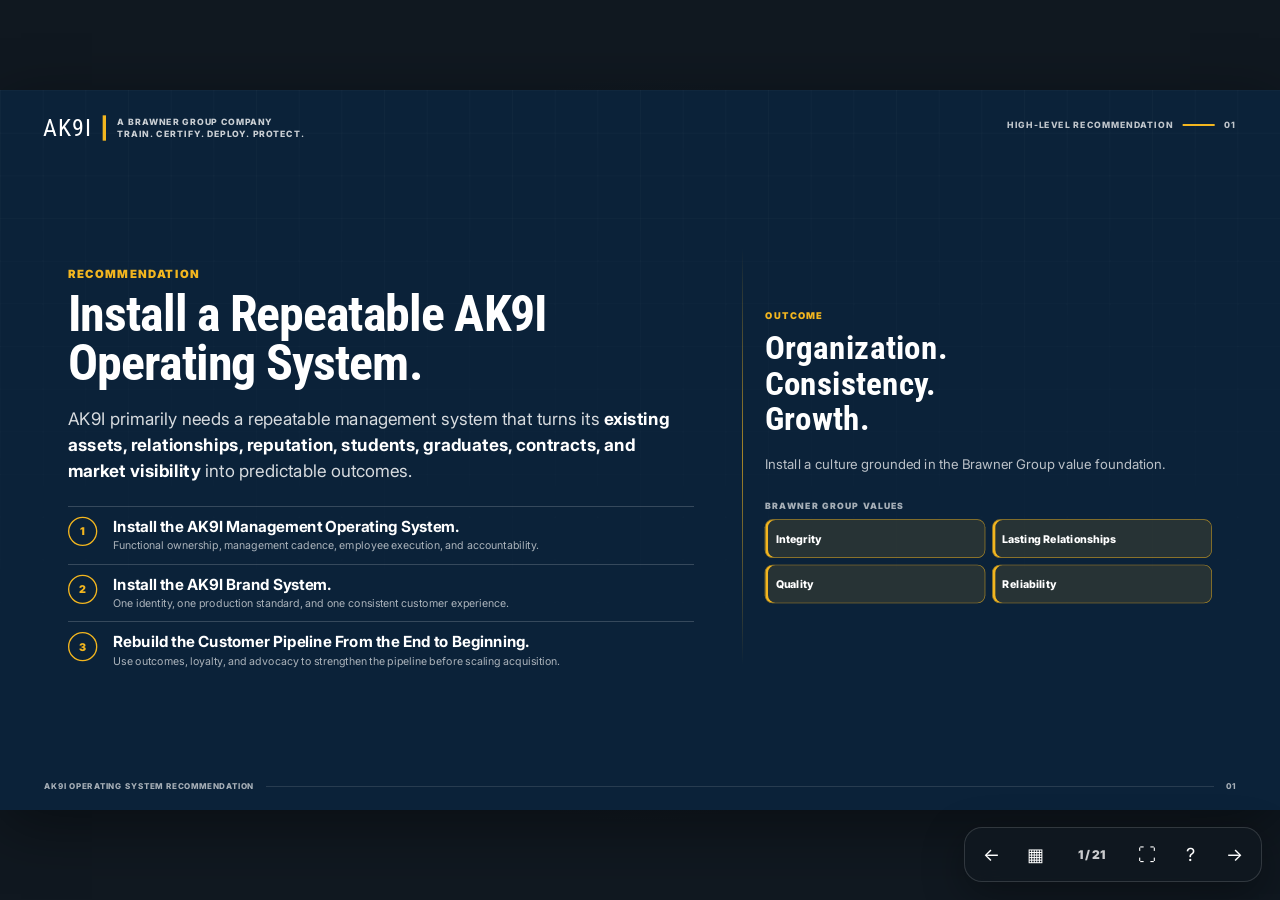
==== site/index.html @ a9efb259 "Load authority and contract-lane styles and update presentation count" ====
<!DOCTYPE html>

<html lang="en">
<head>
<meta charset="utf-8"/>
<meta content="width=device-width,initial-scale=1,viewport-fit=cover" name="viewport"/>
<meta content="#0B2239" name="theme-color"/>
<title>AK9I Operating System Recommendation</title>
<link href="https://fonts.googleapis.com" rel="preconnect"/>
<link crossorigin="" href="https://fonts.gstatic.com" rel="preconnect"/>
<link href="https://fonts.googleapis.com/css2?family=Inter:wght@400;500;600;700;800;900&amp;family=Roboto+Condensed:wght@700&amp;display=swap" rel="stylesheet"/>

<link href="./assets/css/theme.css" rel="stylesheet"/><link href="./assets/css/presentation.css" rel="stylesheet"/><link href="./assets/css/org-chart-v2.css" rel="stylesheet"/><link href="./assets/css/deck-refinements.css" rel="stylesheet"/><link href="./assets/css/authority-chart.css" rel="stylesheet"/><link href="./assets/css/contract-lane.css" rel="stylesheet"/></head>
<body>
<div id="viewport"><div id="stage"><main aria-live="polite" id="slides"></main></div></div>
<div aria-label="Presentation controls" id="controls"><button aria-label="Previous slide" id="prevBtn" type="button">←</button><button aria-label="Open slide overview" id="overviewBtn" type="button">▦</button><span id="control-counter">1 / 21</span><button aria-label="Toggle fullscreen" id="fullscreenBtn" type="button">⛶</button><button aria-label="Open help" id="helpBtn" type="button">?</button><button aria-label="Next slide" id="nextBtn" type="button">→</button></div>
<div aria-labelledby="overviewTitle" aria-modal="true" class="modal" id="overviewModal" role="dialog"><div class="modal-panel"><div class="modal-head"><h2 id="overviewTitle">Presentation Overview</h2><button class="modal-close" data-close-modal="overviewModal" type="button">Close</button></div><div class="overview-grid" id="overviewGrid"></div></div></div>
<div aria-labelledby="helpTitle" aria-modal="true" class="modal" id="helpModal" role="dialog"><div class="modal-panel"><div class="modal-head"><h2 id="helpTitle">Presentation Controls</h2><button class="modal-close" data-close-modal="helpModal" type="button">Close</button></div><div class="help-grid"><div><strong>Right Arrow / Space</strong><br/>Advance through the main presentation.</div><div><strong>Left Arrow</strong><br/>Return to the prior main slide.</div><div><strong>Click a recommendation point</strong><br/>Open its linked detail slide.</div><div><strong>Esc</strong><br/>Return from detail or close an open panel.</div><div><strong>F</strong><br/>Toggle fullscreen.</div><div><strong>O</strong><br/>Open the slide overview.</div><div><strong>H</strong><br/>Return to the opening recommendation.</div><div><strong>Organization chart names</strong><br/>Click a displayed employee or team name to change the local draft assignment. Published defaults remain in the repository.</div><div><strong>Organization chart titles</strong><br/>Click a role title to open its current job description in a new tab.</div><div><strong>Authority lines</strong><br/>Solid lines show direct personnel authority. Dotted relationships show coordination, contracted execution, deployment tasking, or transition.</div><div><strong>Customer lanes</strong><br/>The original student/education pipeline remains unchanged; the next slide translates the framework for contract clients.</div></div></div></div>
<div id="toast" role="status"></div>

<script src="./assets/js/app.js" type="module"></script></body>
</html>
---- site/assets/css/theme.css ----
:root{
 --navy:#0B2239;--gold:#F3B61F;--steel:#2D6280;--slate:#425466;--field:#F7F8FA;--graphite:#101820;--white:#fff;
 --green:#3A7754;--teal:#168A93;--purple:#6958A6;--orange:#C87513;--sky:#3478A0;
 --stage-w:1920px;--stage-h:1080px;--shadow:0 18px 50px rgba(11,34,57,.14);--soft:0 8px 24px rgba(11,34,57,.10)
}
---- site/assets/css/presentation.css ----
*{box-sizing:border-box}html,body{width:100%;height:100%;margin:0;overflow:hidden}body{background:var(--graphite);color:var(--graphite);font-family:Inter,Arial,sans-serif;-webkit-font-smoothing:antialiased;text-rendering:optimizeLegibility}button,input{font:inherit}button{cursor:pointer}a{color:inherit}
#viewport{position:fixed;inset:0;display:grid;place-items:center;overflow:hidden;background:radial-gradient(circle at 50% 50%,rgba(45,98,128,.18),transparent 48%),var(--graphite)}
#stage{width:var(--stage-w);height:var(--stage-h);position:absolute;transform-origin:50% 50%;overflow:hidden;background:var(--field);box-shadow:0 24px 90px rgba(0,0,0,.42)}#slides{position:absolute;inset:0}
.slide{position:absolute;inset:0;display:none;overflow:hidden;background:var(--field);color:var(--graphite);isolation:isolate}.slide.active{display:block}.slide::before{content:"";position:absolute;inset:0;z-index:-2;background:linear-gradient(90deg,rgba(11,34,57,.026) 1px,transparent 1px),linear-gradient(rgba(11,34,57,.026) 1px,transparent 1px);background-size:64px 64px;mask-image:linear-gradient(to bottom,rgba(0,0,0,.34),transparent 82%);pointer-events:none}.slide.dark{background:var(--navy);color:var(--white)}.slide.dark::before{background:linear-gradient(90deg,rgba(255,255,255,.034) 1px,transparent 1px),linear-gradient(rgba(255,255,255,.034) 1px,transparent 1px);background-size:64px 64px;mask-image:linear-gradient(to bottom,rgba(0,0,0,.64),transparent 90%)}
.slide-inner{position:absolute;inset:0;padding:94px 102px 74px}.brand-lockup{position:absolute;left:64px;top:38px;display:flex;align-items:center;gap:17px;z-index:8}.brand-mark{font-family:"Roboto Condensed","Arial Narrow",Arial,sans-serif;font-size:36px;line-height:1;letter-spacing:.035em;color:var(--navy)}.dark .brand-mark{color:var(--white)}.brand-divider{width:5px;height:38px;background:var(--gold)}.brand-endorsement{font-size:13px;font-weight:800;letter-spacing:.105em;text-transform:uppercase;color:var(--slate);line-height:1.32}.dark .brand-endorsement{color:rgba(255,255,255,.78)}
.slide-meta{position:absolute;right:66px;top:44px;display:flex;gap:14px;align-items:center;font-size:13px;font-weight:800;letter-spacing:.115em;text-transform:uppercase;color:var(--slate);z-index:8}.dark .slide-meta{color:rgba(255,255,255,.74)}.meta-rule{width:48px;height:3px;background:var(--gold)}.slide-footer{position:absolute;left:66px;right:66px;bottom:28px;display:flex;align-items:center;justify-content:space-between;color:var(--slate);font-size:12px;font-weight:800;letter-spacing:.095em;text-transform:uppercase;z-index:8}.dark .slide-footer{color:rgba(255,255,255,.64)}.footer-line{flex:1;height:1px;margin:0 18px;background:rgba(66,84,102,.24)}.dark .footer-line{background:rgba(255,255,255,.18)}
.eyebrow{color:var(--steel);font-size:17px;font-weight:900;letter-spacing:.13em;text-transform:uppercase;margin:0 0 12px}.dark .eyebrow{color:var(--gold)}.headline{font-family:"Roboto Condensed","Arial Narrow",Arial,sans-serif;font-size:72px;line-height:.99;letter-spacing:-.018em;color:var(--navy);margin:0;max-width:1560px}.dark .headline{color:var(--white)}.headline.compact{font-size:60px;max-width:1600px}.subheadline{font-size:25px;line-height:1.42;color:var(--slate);margin:18px 0 0;max-width:1480px}.dark .subheadline{color:rgba(255,255,255,.76)}
.hero-layout{display:grid;grid-template-columns:1.2fr .9fr;gap:72px;height:100%;align-items:center}.hero-copy{padding-top:34px}.hero-copy .headline{font-size:75px}.hero-position{font-size:26px;line-height:1.48;color:rgba(255,255,255,.84);max-width:970px;margin:28px 0 0}.hero-position strong{color:var(--white)}.hero-system-list{display:grid;gap:16px;margin-top:34px}.hero-system{border-top:1px solid rgba(255,255,255,.24);padding:15px 0 0;display:grid;grid-template-columns:52px 1fr;gap:16px}.hero-system .n{width:44px;height:44px;border:2px solid var(--gold);border-radius:50%;display:grid;place-items:center;color:var(--gold);font-weight:900}.hero-system h3{margin:1px 0 4px;color:var(--white);font-size:23px}.hero-system p{margin:0;color:rgba(255,255,255,.66);font-size:16px;line-height:1.35}.hero-outcome{position:relative;display:flex;flex-direction:column;justify-content:center;height:780px;padding-left:34px}.hero-outcome::before{content:"";position:absolute;left:0;top:10%;bottom:10%;width:1px;background:linear-gradient(transparent,var(--gold),transparent)}.hero-outcome .label{font-size:14px;font-weight:900;letter-spacing:.14em;text-transform:uppercase;color:var(--gold);margin-bottom:14px}.hero-outcome h2{font-family:"Roboto Condensed";font-size:50px;line-height:1.06;color:var(--white);margin:0 0 28px}.hero-outcome p{font-size:20px;line-height:1.48;color:rgba(255,255,255,.72);margin:0}.value-foundation{margin-top:38px}.value-title{font-size:13px;text-transform:uppercase;letter-spacing:.14em;font-weight:900;color:rgba(255,255,255,.64);margin-bottom:12px}.value-grid{display:grid;grid-template-columns:1fr 1fr;gap:10px}.value-chip{min-height:58px;border:1px solid rgba(243,182,31,.65);border-radius:12px;background:rgba(243,182,31,.12);display:flex;align-items:center;padding:0 15px;color:var(--white);font-weight:800;font-size:16px;line-height:1.15;box-shadow:inset 4px 0 0 var(--gold)}
.quote-layout{height:100%;display:grid;place-items:center}.quote-card{width:1460px;position:relative;padding:70px 86px 62px;border-top:5px solid var(--gold);background:rgba(255,255,255,.68);box-shadow:var(--shadow)}.quote-mark{position:absolute;left:40px;top:18px;color:rgba(243,182,31,.35);font-family:Georgia,serif;font-size:122px;line-height:1}.quote-text{font-family:"Roboto Condensed";font-size:54px;line-height:1.18;letter-spacing:-.01em;color:var(--navy);margin:0}.quote-credit{margin-top:38px;display:flex;justify-content:space-between;align-items:flex-end;border-top:1px solid rgba(11,34,57,.18);padding-top:22px}.quote-credit strong{font-size:21px;color:var(--navy)}.quote-credit span{font-size:16px;color:var(--slate)}.quote-credit a{font-size:15px;font-weight:800;color:var(--steel);text-decoration:none;border-bottom:1px solid rgba(45,98,128,.3)}
.section-headline{font-size:66px;display:inline-block;position:relative;padding-bottom:13px}.section-headline::after{content:"";position:absolute;left:0;right:0;bottom:0;height:7px;background:var(--gold);border-radius:9px}.section-sub{margin-top:25px}.section-actions{display:grid;grid-template-columns:repeat(3,1fr);gap:26px;margin-top:58px}.section-link,.detail-link{appearance:none;border:0;text-align:left;background:transparent;color:inherit;position:relative;padding:18px 14px 22px 0;border-bottom:1px solid rgba(11,34,57,.26);min-height:224px}.section-link:hover,.detail-link:hover{border-bottom-color:var(--gold)}.section-link .number,.detail-link .number{font-family:"Roboto Condensed";font-size:55px;color:var(--gold);line-height:1;margin-bottom:12px}.section-link h3,.detail-link h3{font-size:28px;line-height:1.12;margin:0 0 12px;color:var(--navy)}.section-link p,.detail-link p{font-size:18px;line-height:1.42;color:var(--slate);margin:0}.section-link .cue,.detail-link .cue{position:absolute;bottom:-30px;left:0;font-size:12px;font-weight:900;letter-spacing:.12em;text-transform:uppercase;color:var(--steel);opacity:0}.section-link:hover .cue,.detail-link:hover .cue{opacity:1}.dark .section-link{border-bottom-color:rgba(255,255,255,.25)}.dark .section-link h3{color:var(--white)}.dark .section-link p{color:rgba(255,255,255,.72)}
.text-action{border:0;background:transparent;text-align:left;color:inherit;display:grid;grid-template-columns:46px 1fr;gap:14px;padding:10px 0 16px;border-bottom:1px solid rgba(11,34,57,.18);width:100%}.text-action:hover{border-bottom-color:var(--gold)}.text-action .n{width:36px;height:36px;border:2px solid var(--gold);border-radius:50%;display:grid;place-items:center;font-size:15px;font-weight:900;color:var(--navy)}.text-action h3{font-size:22px;margin:1px 0 5px;color:var(--navy);line-height:1.18}.text-action p{margin:0;color:var(--slate);font-size:16px;line-height:1.35}.text-action:hover h3{color:var(--steel)}
/* Native organization chart */
.org-slide .slide-inner{padding:86px 62px 66px}.org-slide .headline{font-size:50px}.org-slide .subheadline{font-size:18px;margin-top:9px}.org-canvas{position:relative;margin-top:18px;height:748px;padding:0 12px}.org-top{height:182px;display:grid;grid-template-columns:1fr 1.15fr 1fr;gap:60px;align-items:start;padding:0 230px;position:relative}.org-top::after{content:"";position:absolute;left:50%;top:118px;height:69px;width:2px;background:rgba(11,34,57,.47)}.org-top-card{position:relative;text-align:center;border:1px solid rgba(11,34,57,.2);border-radius:11px;background:#fff;box-shadow:var(--soft);padding:13px 16px 12px;min-height:104px;z-index:2}.org-top-card.ceo{background:var(--navy);color:#fff;border-color:var(--navy)}.org-top-card.regulatory{border-color:rgba(243,182,31,.85);background:#fffaf0}.org-top-card.parent{margin-top:24px}.org-top-card h3{font-family:"Roboto Condensed";font-size:21px;line-height:1.08;margin:0 0 8px;text-transform:uppercase;letter-spacing:.02em}.org-top-card p{font-size:12px;line-height:1.3;margin:7px 0 0;color:var(--slate)}.org-top-card.ceo p{color:rgba(255,255,255,.65)}.org-functions{position:relative;display:grid;grid-template-columns:repeat(8,1fr);gap:13px;padding-top:20px}.org-functions::before{content:"";position:absolute;left:6%;right:6%;top:0;height:2px;background:rgba(11,34,57,.48)}.org-function{position:relative;border:1px solid rgba(11,34,57,.16);border-radius:12px;background:rgba(255,255,255,.98);min-width:0;height:523px;box-shadow:var(--soft);overflow:visible}.org-function::before{content:"";position:absolute;top:-20px;left:50%;width:2px;height:20px;background:rgba(11,34,57,.48)}.org-role-head{min-height:115px;background:var(--role-color);border-radius:11px 11px 0 0;color:#fff;padding:13px 10px 9px;text-align:center;position:relative;z-index:4}.org-role-head h3{font-family:"Roboto Condensed";font-size:17px;line-height:1.05;text-transform:uppercase;margin:0 0 10px;min-height:38px}.person-picker{appearance:none;border:0;background:transparent;color:inherit;font:inherit;padding:0;margin:0;font-size:13px;line-height:1.2;font-weight:800;cursor:pointer;max-width:100%;position:relative}.person-picker:hover{text-decoration:underline;text-decoration-color:var(--gold);text-decoration-thickness:2px;text-underline-offset:4px}.org-top-card:not(.ceo) .person-picker{color:var(--navy)}.org-responsibilities{list-style:none;margin:0;padding:11px 10px}.org-responsibilities li{font-size:12px;line-height:1.22;color:var(--graphite);padding:10px 4px;border-bottom:1px solid rgba(11,34,57,.10);text-align:center}.org-responsibilities li:last-child{border-bottom:0}.person-menu{display:none;position:absolute;left:50%;top:74px;transform:translateX(-50%);width:232px;max-height:325px;overflow-y:auto;background:#fff;color:var(--graphite);border:1px solid rgba(11,34,57,.18);border-radius:12px;box-shadow:0 22px 50px rgba(11,34,57,.28);padding:7px;z-index:99}.org-top-card .person-menu{top:78px}.person-menu.open{display:block}.person-option{display:block;width:100%;border:0;background:#fff;text-align:left;padding:9px 10px;border-radius:7px;color:var(--graphite);font-size:13px}.person-option:hover{background:rgba(243,182,31,.14);color:var(--navy)}.person-option.custom{border-top:1px solid rgba(11,34,57,.12);margin-top:4px;padding-top:10px;color:var(--steel);font-weight:800}
/* Flight Plan */
.flight-layout{display:grid;grid-template-columns:1.48fr .72fr;gap:48px;margin-top:25px;height:690px;align-items:center}.flight-diagram{position:relative;height:670px;border-top:1px solid rgba(11,34,57,.16);border-bottom:1px solid rgba(11,34,57,.16)}.flight-plane-svg{position:absolute;left:50%;top:32px;transform:translateX(-50%);width:720px;height:600px;overflow:visible}.flight-plane-svg .plane{fill:rgba(45,98,128,.07);stroke:var(--navy);stroke-width:5}.flight-plane-svg .connector{fill:none;stroke:rgba(11,34,57,.42);stroke-width:2.5;stroke-dasharray:6 7}.flight-plane-svg .accent{fill:var(--gold)}.flight-label{position:absolute;width:260px;background:var(--field);padding:7px 10px}.flight-label h4{font-family:"Roboto Condensed";font-size:24px;margin:0;color:var(--navy)}.flight-label p{font-size:14px;line-height:1.28;margin:3px 0 0;color:var(--slate)}.flight-label.leadership{top:0;left:50%;transform:translateX(-50%);text-align:center}.flight-label.marketing{top:87px;left:38px;text-align:right}.flight-label.sales{top:87px;right:38px}.flight-label.products{bottom:70px;left:15px;text-align:right}.flight-label.operations{bottom:70px;right:15px}.flight-label.cash{bottom:0;left:50%;transform:translateX(-50%);text-align:center}.flight-source{position:absolute;right:8px;bottom:3px}.flight-actions{display:grid;gap:9px;align-content:center}
.micro-link{font-size:12px;font-weight:800;letter-spacing:.04em;text-decoration:none;color:var(--steel)}.micro-link:hover{text-decoration:underline}
/* Connecteam */
.connecteam-layout{margin-top:34px;height:620px;display:grid;grid-template-columns:.76fr 1.05fr .76fr;gap:34px;align-items:center;position:relative}.connecteam-layout::before{content:"";position:absolute;left:10%;right:10%;top:50%;height:1px;background:rgba(11,34,57,.17);z-index:0}.connect-side{height:100%;display:flex;flex-direction:column;justify-content:center;gap:24px;z-index:1}.connect-callout{display:grid;grid-template-columns:46px 1fr;gap:14px;align-items:start;padding:8px 0;border-bottom:1px solid rgba(11,34,57,.16)}.connect-callout .icon{width:38px;height:38px;border-radius:10px;background:rgba(243,182,31,.18);display:grid;place-items:center;font-weight:900;color:var(--navy)}.connect-callout h3{font-size:23px;margin:0 0 5px;color:var(--navy)}.connect-callout p{font-size:16px;line-height:1.35;color:var(--slate);margin:0}.phone-wrap{height:100%;display:grid;place-items:center;z-index:2}.phone{width:350px;height:570px;border:15px solid var(--navy);border-radius:56px;background:#fff;box-shadow:0 24px 60px rgba(11,34,57,.16);padding:46px 29px 30px;position:relative}.phone::before{content:"";position:absolute;top:13px;left:50%;width:72px;height:7px;border-radius:5px;background:rgba(11,34,57,.36);transform:translateX(-50%)}.phone h3{font-family:"Roboto Condensed";font-size:29px;margin:0 0 22px;color:var(--navy);text-align:center}.phone-action{margin:0 0 13px;padding:14px 14px;border-bottom:1px solid rgba(11,34,57,.15);font-size:16px;font-weight:800;color:var(--graphite)}.phone-tag{position:absolute;left:27px;right:27px;bottom:28px;background:var(--gold);color:var(--navy);border-radius:11px;padding:15px;text-align:center;font-weight:900;font-size:18px}.connect-actions{position:absolute;left:50%;bottom:-25px;transform:translateX(-50%);display:flex;gap:30px;z-index:4}.connect-actions button{border:0;background:transparent;font-size:13px;font-weight:900;color:var(--steel);border-bottom:2px solid var(--gold);padding:4px 0}
/* Brand master */
.brand-system-grid{display:grid;grid-template-columns:.95fr 1.3fr .9fr;gap:48px;margin-top:53px;align-items:center}.brand-architecture{display:grid;gap:18px}.brand-tier{border-left:6px solid var(--gold);padding:13px 0 13px 18px}.brand-tier.primary h3{font-family:"Roboto Condensed";font-size:42px;margin:0;color:var(--navy)}.brand-tier h3{font-size:22px;margin:0 0 5px;color:var(--navy)}.brand-tier p{margin:0;color:var(--slate);font-size:15px;line-height:1.35}.asset-library{height:520px;position:relative;display:grid;place-items:center}.asset-core{width:200px;height:200px;border-radius:50%;display:grid;place-items:center;background:var(--navy);color:#fff;text-align:center;font-family:"Roboto Condensed";font-size:27px;line-height:1.07;box-shadow:var(--shadow)}.asset-orbit{position:absolute;width:490px;height:490px;border:1px dashed rgba(45,98,128,.35);border-radius:50%}.asset-node{position:absolute;width:122px;height:54px;background:#fff;border:1px solid rgba(11,34,57,.14);box-shadow:var(--soft);border-radius:9px;display:grid;place-items:center;text-align:center;font-size:13px;font-weight:800;color:var(--navy);padding:5px}.asset-node:nth-child(1){left:50%;top:-27px;transform:translateX(-50%)}.asset-node:nth-child(2){right:-38px;top:76px}.asset-node:nth-child(3){right:-38px;bottom:76px}.asset-node:nth-child(4){left:50%;bottom:-27px;transform:translateX(-50%)}.asset-node:nth-child(5){left:-38px;bottom:76px}.asset-node:nth-child(6){left:-38px;top:76px}.brand-side-actions{display:grid;gap:14px}
/* Uniform slide */
.uniform-layout{display:grid;grid-template-columns:1.2fr .8fr;gap:66px;margin-top:36px;align-items:center}.uniform-people{height:560px;display:flex;justify-content:center;align-items:flex-end;gap:70px;border-bottom:2px solid rgba(11,34,57,.18)}.uniform-person{position:relative;width:200px;height:480px}.uniform-person .head{position:absolute;top:12px;left:50%;width:76px;height:76px;border-radius:50%;background:#DAB598;transform:translateX(-50%)}.uniform-person .torso{position:absolute;top:92px;left:31px;width:138px;height:230px;border-radius:28px 28px 16px 16px;background:var(--navy)}.uniform-person .shirt-mark{position:absolute;top:117px;left:50%;transform:translateX(-50%);font-family:"Roboto Condensed";font-size:24px;color:#fff}.uniform-person .pants{position:absolute;top:310px;left:39px;width:122px;height:165px;background:var(--slate);clip-path:polygon(0 0,47% 0,45% 100%,0 100%,8% 25%,50% 15%,92% 25%,100% 100%,55% 100%,53% 0,100% 0,86% 0,14% 0)}.uniform-person.business .torso{background:var(--steel)}.uniform-person .role-label{position:absolute;left:50%;bottom:-56px;transform:translateX(-50%);width:220px;text-align:center;font-weight:900;color:var(--navy);font-size:15px}.uniform-actions{display:grid;gap:15px}
/* Event slide */
.event-layout{margin-top:45px}.event-timeline{display:grid;grid-template-columns:repeat(5,1fr);gap:0;align-items:start;padding:0 28px;position:relative}.event-timeline::before{content:"";position:absolute;left:10%;right:10%;top:36px;height:3px;background:linear-gradient(90deg,var(--steel),var(--gold),var(--navy))}.event-step{text-align:center;position:relative;padding:0 19px}.event-step .circle{width:72px;height:72px;border-radius:50%;background:#fff;border:4px solid var(--gold);display:grid;place-items:center;margin:0 auto 21px;font-family:"Roboto Condensed";font-size:27px;color:var(--navy);position:relative;z-index:2}.event-step h4{font-size:21px;margin:0 0 8px;color:var(--navy)}.event-step p{font-size:15px;line-height:1.36;color:var(--slate);margin:0}.event-outcome{margin:54px auto 0;width:1180px;display:grid;grid-template-columns:1fr 48px 1fr 48px 1fr;align-items:center;text-align:center}.event-outcome .block{padding:16px 12px;border-top:3px solid var(--gold);font-size:18px;font-weight:900;color:var(--navy)}.event-outcome .arrow{font-size:28px;color:var(--steel)}.event-actions{margin-top:38px;display:flex;justify-content:center;gap:42px}.event-actions button{border:0;background:transparent;color:var(--steel);font-weight:900;font-size:14px;border-bottom:2px solid var(--gold);padding-bottom:4px}
/* Governance: less containerized */
.governance-layout{display:grid;grid-template-columns:1.14fr .86fr;gap:90px;margin-top:48px;align-items:start}.governance-flow{position:relative;display:grid;grid-template-columns:repeat(3,1fr);gap:54px;padding-top:42px}.governance-flow::before{content:"";position:absolute;left:12%;right:12%;top:73px;height:2px;background:rgba(11,34,57,.26)}.gov-node{text-align:center;position:relative}.gov-node::before{content:"";width:60px;height:60px;border-radius:50%;background:var(--navy);border:5px solid var(--gold);display:block;margin:0 auto 20px;position:relative;z-index:2;box-shadow:0 0 0 9px var(--field)}.gov-node .role{font-family:"Roboto Condensed";font-size:24px;color:var(--navy);margin-bottom:7px}.gov-node p{font-size:15px;line-height:1.36;color:var(--slate);margin:0}.release-standard{padding-left:36px;border-left:4px solid var(--gold)}.release-standard h3{font-family:"Roboto Condensed";font-size:35px;margin:0 0 20px;color:var(--navy)}.release-standard ol{margin:0;padding-left:24px;color:var(--slate);font-size:17px;line-height:1.52}.release-standard .rule{font-size:19px;font-weight:900;color:var(--navy);margin-top:28px}.governance-actions{margin-top:32px;display:grid;gap:10px}.governance-actions .text-action{padding-right:18px}
/* Pipeline interactive */
.pipeline-slide .slide-inner{padding-left:72px;padding-right:72px}.pipeline-chart{margin-top:52px}.pipeline-stages{display:grid;grid-template-columns:repeat(6,1fr);gap:10px}.pipeline-stage{appearance:none;border:0;background:var(--stage-color);color:#fff;min-height:495px;text-align:left;position:relative;padding:31px 22px 26px;clip-path:polygon(0 0,91% 0,100% 50%,91% 100%,0 100%,9% 50%);transition:transform .18s ease,filter .18s ease}.pipeline-stage:first-child{clip-path:polygon(0 0,91% 0,100% 50%,91% 100%,0 100%)}.pipeline-stage:hover{transform:translateY(-9px);filter:saturate(1.08) brightness(1.02)}.pipeline-stage.gold{color:var(--navy)}.pipeline-stage .stage-num{font-size:13px;letter-spacing:.11em;text-transform:uppercase;font-weight:900;opacity:.76;margin-bottom:18px}.pipeline-stage h3{font-family:"Roboto Condensed";font-size:30px;line-height:1.03;margin:0 0 22px}.pipeline-stage p{font-size:16px;line-height:1.44;margin:0;min-height:145px}.pipeline-stage .metrics{position:absolute;left:22px;right:26px;bottom:25px;display:grid;gap:6px}.pipeline-stage .metric{font-size:12px;font-weight:800;line-height:1.2;border-top:1px solid rgba(255,255,255,.32);padding-top:6px}.pipeline-stage.gold .metric{border-top-color:rgba(11,34,57,.27)}.pipeline-direction{height:90px;display:grid;grid-template-columns:1fr auto 1fr;align-items:center;gap:20px;margin-top:17px;color:var(--navy);font-weight:900;text-align:center;font-size:17px}.pipeline-direction .line{height:3px;background:var(--gold);position:relative}.pipeline-direction .line.left::before{content:"";position:absolute;left:-1px;top:-7px;border-top:8px solid transparent;border-bottom:8px solid transparent;border-right:12px solid var(--gold)}.pipeline-direction small{display:block;font-weight:500;font-size:13px;color:var(--slate);margin-top:3px}
/* Advocacy */
.advocacy-columns{display:grid;grid-template-columns:repeat(3,1fr);gap:42px;margin-top:56px}.advocate-column{appearance:none;background:transparent;border:0;text-align:left;padding:0;color:inherit;position:relative}.advocate-column .top-rule{height:7px;background:var(--gold);margin-bottom:21px}.advocate-column .icon{width:74px;height:74px;border-radius:50%;display:grid;place-items:center;background:var(--navy);color:#fff;font-size:31px;margin-bottom:18px}.advocate-column h3{font-family:"Roboto Condensed";font-size:34px;color:var(--navy);margin:0 0 12px}.advocate-column p{font-size:18px;line-height:1.46;color:var(--slate);margin:0}.advocate-column .path{margin-top:28px;font-size:15px;font-weight:900;line-height:1.55;color:var(--steel)}.advocate-column:hover h3{color:var(--steel)}.advocate-column:hover .top-rule{background:var(--steel)}.advocacy-loopline{margin-top:45px;padding-top:18px;border-top:1px solid rgba(11,34,57,.18);font-size:19px;font-weight:900;text-align:center;color:var(--navy)}
/* Loyalty */
.loyalty-layout{display:grid;grid-template-columns:.9fr 1.1fr;gap:70px;margin-top:45px;align-items:center}.loyalty-loop{position:relative;height:540px;display:grid;place-items:center}.loyalty-loop .ring{position:absolute;width:450px;height:450px;border:26px solid rgba(45,98,128,.10);border-top-color:var(--gold);border-right-color:var(--steel);border-radius:50%;transform:rotate(28deg)}.loyalty-loop .center{width:230px;height:230px;border-radius:50%;background:var(--navy);color:#fff;display:grid;place-items:center;text-align:center;box-shadow:var(--shadow)}.loyalty-loop .center strong{font-family:"Roboto Condensed";font-size:32px;line-height:1.08}.loyalty-tag{position:absolute;background:#fff;border-left:5px solid var(--gold);padding:10px 13px;box-shadow:var(--soft);font-weight:800;color:var(--navy);font-size:14px}.loyalty-tag.a{top:38px;left:20px}.loyalty-tag.b{top:44px;right:4px}.loyalty-tag.c{bottom:36px;right:12px}.loyalty-tag.d{bottom:28px;left:20px}.loyalty-actions{display:grid;gap:12px}
/* Generic pipeline stage recommendation */
.stage-rec-layout{display:grid;grid-template-columns:.84fr 1.16fr;gap:76px;margin-top:48px;align-items:center}.stage-visual{height:550px;display:grid;place-items:center}.stage-orbit{width:475px;height:475px;border:1px dashed rgba(11,34,57,.24);border-radius:50%;position:relative;display:grid;place-items:center}.stage-core{width:240px;height:240px;border-radius:50%;background:var(--stage-color);color:#fff;display:grid;place-items:center;text-align:center;font-family:"Roboto Condensed";font-size:34px;line-height:1.08;box-shadow:var(--shadow)}.stage-tag{position:absolute;background:#fff;box-shadow:var(--soft);padding:11px 16px;border-radius:9px;color:var(--navy);font-weight:800;font-size:14px}.stage-tag.t1{left:-20px;top:83px}.stage-tag.t2{right:-30px;top:70px}.stage-tag.t3{right:-10px;bottom:72px}.stage-tag.t4{left:-18px;bottom:72px}.stage-actions{display:grid;gap:15px}
/* Details */
.detail-slide .slide-inner{padding-top:105px}.detail-header{display:flex;justify-content:space-between;gap:36px;align-items:flex-start}.detail-header .headline{font-size:53px;max-width:1450px}.detail-code{font-family:"Roboto Condensed";font-size:26px;color:var(--gold);min-width:84px;text-align:right}.detail-grid{display:grid;grid-template-columns:repeat(3,1fr);gap:34px;margin-top:48px}.detail-grid.four{grid-template-columns:repeat(4,1fr);gap:22px}.detail-panel{background:transparent;border-top:5px solid var(--gold);padding:20px 8px 0 0;min-height:450px}.detail-panel h3{font-family:"Roboto Condensed";font-size:28px;line-height:1.1;color:var(--navy);margin:0 0 18px}.detail-panel ul{margin:0;padding-left:20px;color:var(--slate);font-size:17px;line-height:1.48}.detail-panel li{margin-bottom:13px}.detail-grid.four .detail-panel h3{font-size:24px}.detail-grid.four .detail-panel ul{font-size:15px;line-height:1.4}.detail-nav{position:absolute;left:102px;right:102px;bottom:70px;display:flex;justify-content:center;gap:22px}.detail-nav button{border:0;background:transparent;font-size:13px;font-weight:900;letter-spacing:.08em;text-transform:uppercase;padding:8px 12px}.detail-nav .return{background:var(--navy);color:#fff;border-radius:6px}.detail-nav .adjacent{color:var(--steel);border-bottom:2px solid var(--gold)}
/* Sources */
.sources-list{margin-top:45px;display:grid;gap:0}.source-row{display:grid;grid-template-columns:290px 1fr;gap:34px;padding:21px 0;border-bottom:1px solid rgba(11,34,57,.15)}.source-row strong{font-size:18px;color:var(--navy)}.source-row span{font-size:16px;line-height:1.45;color:var(--slate)}.source-row a{color:var(--steel);font-weight:800}
/* Closing */
.closing-grid{display:grid;grid-template-columns:repeat(3,1fr);gap:54px;margin-top:52px}.closing-column{padding-top:20px;border-top:6px solid var(--gold)}.closing-column .word{font-size:14px;letter-spacing:.14em;font-weight:900;color:var(--gold);margin-bottom:12px}.closing-column h3{font-family:"Roboto Condensed";font-size:34px;color:#fff;margin:0 0 18px}.closing-column ul{margin:0;padding-left:19px;color:rgba(255,255,255,.74);font-size:18px;line-height:1.55}.closing-values{margin-top:72px;padding-top:24px;border-top:1px solid rgba(255,255,255,.22);display:grid;grid-template-columns:1.25fr repeat(4,1fr);gap:12px;align-items:stretch}.closing-values .label{display:flex;align-items:center;font-size:13px;font-weight:900;letter-spacing:.13em;text-transform:uppercase;color:rgba(255,255,255,.72);padding-right:18px}.closing-values .value{min-height:64px;border:1px solid rgba(243,182,31,.65);border-radius:10px;background:rgba(243,182,31,.12);color:#fff;display:flex;align-items:center;justify-content:center;text-align:center;font-size:16px;font-weight:900;padding:8px 12px;box-shadow:inset 4px 0 0 var(--gold)}
/* Controls */
#controls{position:fixed;right:18px;bottom:18px;z-index:300;background:rgba(16,24,32,.88);backdrop-filter:blur(16px);border:1px solid rgba(255,255,255,.14);border-radius:18px;padding:7px;display:flex;align-items:center;gap:5px;color:#fff;box-shadow:0 12px 40px rgba(0,0,0,.35)}#controls button{width:39px;height:39px;border:0;border-radius:11px;background:transparent;color:#fff;font-size:18px;display:grid;place-items:center}#controls button:hover{background:rgba(255,255,255,.12)}#control-counter{font-size:12px;font-weight:900;min-width:62px;text-align:center;color:rgba(255,255,255,.78)}
.modal{display:none;position:fixed;inset:0;z-index:400;background:rgba(16,24,32,.86);backdrop-filter:blur(9px);padding:5vh 5vw}.modal.open{display:grid;place-items:center}.modal-panel{width:min(1320px,92vw);max-height:88vh;overflow:auto;background:var(--field);border-radius:22px;padding:29px;box-shadow:0 30px 100px rgba(0,0,0,.4)}.modal-head{display:flex;justify-content:space-between;align-items:center;border-bottom:1px solid rgba(11,34,57,.14);padding-bottom:17px}.modal-head h2{font-family:"Roboto Condensed";font-size:35px;margin:0;color:var(--navy)}.modal-close{border:0;background:var(--navy);color:#fff;border-radius:9px;padding:9px 15px;font-weight:900}.overview-grid{display:grid;grid-template-columns:repeat(3,1fr);gap:13px;padding-top:20px}.overview-item{border:1px solid rgba(11,34,57,.14);border-radius:11px;background:#fff;text-align:left;padding:17px;min-height:112px;color:var(--graphite)}.overview-item:hover{border-color:var(--gold);box-shadow:var(--soft)}.overview-item strong{display:block;color:var(--navy);font-size:15px;margin-bottom:7px}.overview-item span{font-size:13px;line-height:1.35;color:var(--slate)}.help-grid{padding-top:20px;display:grid;grid-template-columns:1fr 1fr;gap:12px 30px;color:var(--slate);font-size:15px;line-height:1.45}.help-grid strong{color:var(--navy)}
#toast{position:fixed;left:50%;bottom:24px;transform:translate(-50%,18px);background:var(--navy);color:#fff;padding:11px 17px;border-radius:10px;z-index:600;opacity:0;pointer-events:none;transition:.18s;font-size:13px;font-weight:800}#toast.show{opacity:1;transform:translate(-50%,0)}
@media(max-width:900px){#controls{right:8px;bottom:8px}.overview-grid{grid-template-columns:1fr 1fr}}
---- site/assets/css/org-chart-v2.css ----
/* Org chart v4: integrated top-row leadership, assignments, team selectors, and JD links */
.org-top{height:154px!important;padding:0 230px!important;grid-template-columns:1fr 1.15fr 1fr!important;gap:60px!important;align-items:start!important;position:relative;z-index:3}.org-top::before{content:"";position:absolute;left:24%;right:24%;top:49px;height:2px;background:rgba(11,34,57,.38);z-index:0}.org-top::after{top:96px!important;height:64px!important;z-index:0}.org-top-card{min-height:96px!important;padding:11px 15px 10px!important;z-index:2}.org-top-card.parent{display:none!important}.org-top-card.regulatory{border-color:rgba(243,182,31,.85)!important;background:#fffaf0!important}.org-top-card.regulatory::before{display:none!important}.org-top-card.coo{border:1px dashed rgba(45,98,128,.7);background:#f4f8fb}.org-top-card.coo .scope-status{font-weight:900;color:var(--steel);text-transform:uppercase;letter-spacing:.08em;font-size:10px;margin-top:8px}.org-top-card.coo .person-picker,.org-top-card.coo .org-role-link{color:var(--navy)}
.org-transition-links{position:absolute;inset:0;width:100%;height:748px;pointer-events:none;z-index:1;overflow:visible}.org-transition-links .coo-admin-link{fill:none;stroke:rgba(45,98,128,.72);stroke-width:2;stroke-dasharray:7 7;vector-effect:non-scaling-stroke}.org-functions{position:relative;z-index:2}
.org-role-link{color:inherit;text-decoration:none;cursor:pointer;display:inline-block}.org-role-link:hover{text-decoration:underline;text-decoration-color:var(--gold);text-decoration-thickness:2px;text-underline-offset:4px}.org-role-head h3 .org-role-link{color:#fff}.org-top-card.ceo .org-role-link{color:#fff}.org-top-card.regulatory .org-role-link{color:var(--graphite)}
.person-select{display:inline-block;position:relative;max-width:100%}.person-select.compact{display:block;margin-top:3px}.person-menu{top:calc(100% + 8px)!important;left:50%!important;transform:translateX(-50%)!important}.org-top-card .person-menu{top:calc(100% + 8px)!important}
.org-functions{grid-template-columns:repeat(7,1fr)!important;gap:14px!important;padding-top:17px!important}.org-function{height:500px!important}.org-role-head{min-height:94px!important;padding:10px 7px 7px!important}.org-role-head h3{font-size:15px!important;min-height:32px!important;margin-bottom:6px!important}.org-role-head .person-picker{font-size:12px!important}
.org-responsibilities{padding:0 8px 7px!important}.org-responsibilities .org-subrole{position:relative;min-height:63px;padding:7px 2px 6px;border-bottom:1px solid rgba(11,34,57,.10);text-align:center;overflow:visible}.org-responsibilities .org-subrole:last-child{border-bottom:0}.org-responsibilities .org-subrole.team-role{background:linear-gradient(90deg,transparent,rgba(45,98,128,.035),transparent)}
.org-subrole-title{font-size:10.9px;line-height:1.13;font-weight:700;color:var(--graphite);min-height:25px;display:flex;align-items:center;justify-content:center}.org-subrole .person-picker{font-size:9.9px;line-height:1.12;color:var(--steel);font-weight:800;max-width:100%;white-space:normal}.org-subrole.team-role .person-picker{font-size:9.4px}
.org-subrole .person-menu{width:225px;max-height:285px;z-index:160}.org-subrole .person-option{font-size:12px;padding:8px 9px}.org-function:nth-child(n+6) .org-subrole .person-menu{left:auto!important;right:0!important;transform:none!important}.org-function:nth-child(-n+2) .org-subrole .person-menu{left:0!important;transform:none!important}
.multi-menu{width:260px!important;max-height:350px!important}.multi-option{display:grid!important;grid-template-columns:20px 1fr;align-items:center;gap:7px}.multi-option .check{width:18px;height:18px;border:1px solid rgba(11,34,57,.22);border-radius:4px;display:grid;place-items:center;color:var(--navy);font-size:11px;font-weight:900}.multi-option.selected{background:rgba(243,182,31,.12);color:var(--navy);font-weight:700}.multi-option.selected .check{background:var(--gold);border-color:var(--gold)}.multi-actions{position:sticky;bottom:-7px;display:grid;grid-template-columns:1fr 1fr;gap:6px;background:#fff;border-top:1px solid rgba(11,34,57,.12);padding:7px 0 0;margin-top:5px}.multi-actions button{border:0;border-radius:7px;padding:8px;font-size:11px;font-weight:800;background:#edf2f5;color:var(--navy)}.multi-actions button:last-child{background:var(--navy);color:#fff}
---- site/assets/css/deck-refinements.css ----
/* Deck refinements layered after the core presentation styles. */
.uniform-layout{grid-template-columns:1.3fr .7fr!important;gap:54px!important;margin-top:42px!important;align-items:center!important}
.uniform-people.four{height:500px!important;display:grid!important;grid-template-columns:repeat(4,1fr)!important;gap:22px!important;align-items:center!important;justify-items:center!important;border-bottom:2px solid rgba(11,34,57,.18)!important;padding:12px 22px 34px!important}
.uniform-people.four .uniform-person{position:relative!important;width:150px!important;height:300px!important}
.uniform-people.four .uniform-person .head{top:12px!important;width:68px!important;height:68px!important;background:#DAB598!important}
.uniform-people.four .uniform-person .torso{top:90px!important;left:10px!important;width:130px!important;height:158px!important;border-radius:26px 26px 16px 16px!important}
.uniform-people.four .uniform-person .shirt-mark{top:116px!important;font-size:22px!important}
.uniform-people.four .uniform-person .pants{display:none!important}
.uniform-people.four .uniform-person .role-label{bottom:-4px!important;width:165px!important;font-size:13px!important;line-height:1.2!important}
.uniform-people.four .uniform-person.field .torso{background:var(--navy)!important}
.uniform-people.four .uniform-person.event .torso{background:var(--steel)!important}
.uniform-people.four .uniform-person.office .torso{background:var(--slate)!important}
.uniform-people.four .uniform-person.kennel .torso{background:#3A7754!important}
.uniform-actions{gap:13px!important}
---- site/assets/css/authority-chart.css ----
/* Explicit personnel authority for the AK9I functional org chart */
.authority-chart.org-canvas{margin-top:14px!important;height:752px!important;padding:0 8px!important}
.authority-chart .org-top{height:150px!important;grid-template-columns:1fr 1.12fr 1fr!important;gap:62px!important;padding:0 238px!important;align-items:start!important}
.authority-chart .org-top::after{top:104px!important;height:55px!important;background:rgba(11,34,57,.52)!important}
.authority-chart .org-top-card{min-height:98px!important;padding:11px 14px 10px!important}
.authority-chart .org-top-card.regulatory,.authority-chart .org-top-card.coo{margin-top:16px!important}
.authority-chart .org-top-card.regulatory::before{display:none!important}
.authority-chart .org-top-card.regulatory::after{content:"";position:absolute;left:100%;top:50%;width:62px;border-top:2px solid rgba(11,34,57,.48);z-index:1}
.authority-chart .org-top-card.coo::before{content:"";position:absolute;right:100%;top:50%;width:62px;border-top:2px solid rgba(11,34,57,.48);z-index:1}
.authority-chart .org-top-card.coo{border-color:rgba(184,135,19,.68)!important;background:#fffaf0!important}
.authority-chart .org-top-card.coo .person-picker{color:var(--navy)!important}
.authority-chart .scope-status{color:#8c6510!important;font-weight:900!important;letter-spacing:.05em!important;text-transform:uppercase!important}
.authority-chart .org-transition-links{position:absolute;inset:0;width:100%;height:100%;z-index:0;pointer-events:none;overflow:visible}
.authority-chart .coo-admin-link{fill:none;stroke:#8c6510;stroke-width:1.8;stroke-dasharray:7 7;opacity:.72}

.authority-chart .org-functions{grid-template-columns:repeat(8,minmax(0,1fr))!important;gap:9px!important;padding-top:18px!important;position:relative!important;z-index:2}
.authority-chart .org-functions::before{left:3.8%!important;right:3.8%!important;background:rgba(11,34,57,.5)!important}
.authority-chart .org-function{height:520px!important;border-radius:10px!important;overflow:visible!important;min-width:0!important}
.authority-chart .org-function::before{top:-18px!important;height:18px!important;background:rgba(11,34,57,.5)!important}
.authority-chart .org-function.contracted-function::before{background:none!important;border-left:2px dashed rgba(11,34,57,.48)!important;width:0!important}
.authority-chart .org-role-head{min-height:108px!important;padding:10px 6px 8px!important;border-radius:9px 9px 0 0!important}
.authority-chart .org-role-head h3{font-size:14px!important;line-height:1.03!important;min-height:31px!important;margin:0 0 6px!important}
.authority-chart .org-role-head .person-picker{font-size:11.2px!important;line-height:1.16!important}
.authority-chart .org-role-status{margin:6px auto 0;max-width:95%;font-size:8.4px;line-height:1.18;font-weight:800;color:rgba(255,255,255,.84);letter-spacing:.025em}
.authority-chart .contracted-function .org-role-head{background:repeating-linear-gradient(135deg,var(--role-color),var(--role-color) 16px,#ad6510 16px,#ad6510 32px)!important}
.authority-chart .interim-function .org-role-head{box-shadow:inset 0 -4px 0 rgba(255,255,255,.28)}
.authority-chart .static-person{cursor:default!important;text-decoration:none!important;display:inline-block;color:inherit}
.authority-chart .org-function-body{position:relative;height:calc(100% - 108px);padding:8px 6px 7px;overflow:visible}
.authority-chart .org-seat-note{margin:44px 8px 0;padding-top:15px;border-top:2px solid rgba(243,182,31,.75);font-size:10.3px;line-height:1.34;text-align:center;color:var(--slate);font-weight:700}
.authority-chart .org-function-note{position:absolute;left:10px;right:10px;bottom:10px;margin:0;padding-top:8px;border-top:1px solid rgba(11,34,57,.12);font-size:8.8px;line-height:1.24;text-align:center;color:var(--slate);font-weight:700}

.authority-chart .authority-tree,.authority-chart .authority-children{list-style:none;margin:0;padding:0}
.authority-chart .authority-tree{padding:3px 1px 42px}
.authority-chart .authority-children{margin:5px 0 0 10px;padding-left:8px}
.authority-chart .authority-node{position:relative;margin:0 0 7px;padding-left:13px;overflow:visible}
.authority-chart .authority-node::before{content:"";position:absolute;left:3px;top:-5px;bottom:-8px;border-left:1.6px solid rgba(11,34,57,.42)}
.authority-chart .authority-node::after{content:"";position:absolute;left:3px;top:19px;width:10px;border-top:1.6px solid rgba(11,34,57,.42)}
.authority-chart .authority-node:last-child::before{bottom:calc(100% - 20px)}
.authority-chart .authority-node-row{position:relative;min-height:42px;padding:6px 5px 5px;border-radius:6px;background:rgba(255,255,255,.96);border:1px solid rgba(11,34,57,.10);box-shadow:0 4px 10px rgba(11,34,57,.035);text-align:left;overflow:visible}
.authority-chart .authority-node.has-children>.authority-node-row{border-left:3px solid var(--role-color)}
.authority-chart .authority-node.team-node>.authority-node-row{background:linear-gradient(90deg,rgba(45,98,128,.055),rgba(255,255,255,.97))}
.authority-chart .authority-node-title{font-size:10.1px;line-height:1.13;font-weight:800;color:var(--graphite);text-align:left}
.authority-chart .authority-node-title .org-role-link{display:block}
.authority-chart .authority-node-row .person-select{display:block;margin-top:3px;text-align:left}
.authority-chart .authority-node-row .person-picker{font-size:9.2px!important;line-height:1.14!important;color:var(--steel)!important;font-weight:900!important;text-align:left!important;white-space:normal!important;max-width:100%!important}
.authority-chart .authority-node-status{margin-top:3px;font-size:7.9px;line-height:1.18;color:#8c6510;font-weight:800}
.authority-chart .authority-coordination{margin:5px 0 0;padding:4px 0 0 8px;border-top:1px dashed rgba(184,135,19,.68);border-left:2px dotted rgba(184,135,19,.68);font-size:7.6px;line-height:1.2;color:#765913;font-weight:800}
.authority-chart .authority-node .person-menu{top:calc(100% + 6px)!important;width:220px!important;max-height:285px!important;z-index:220!important}
.authority-chart .authority-node .person-option{font-size:11.5px!important;padding:7px 8px!important}
.authority-chart .org-function:nth-child(n+7) .authority-node .person-menu{left:auto!important;right:0!important;transform:none!important}
.authority-chart .org-function:nth-child(-n+2) .authority-node .person-menu{left:0!important;transform:none!important}

@media(max-width:1100px){.authority-chart .authority-node-title{font-size:9.7px}.authority-chart .authority-node-row .person-picker{font-size:8.8px!important}}
---- site/assets/css/contract-lane.css ----
/* Contract / Field Operations customer lane */
.contract-lane{margin-top:34px}
.contract-lane-stages{display:grid;grid-template-columns:repeat(6,1fr);gap:16px;position:relative}
.contract-lane-stages::before{content:"";position:absolute;left:4%;right:4%;top:52px;height:2px;background:rgba(11,34,57,.17);z-index:0}
.contract-stage{appearance:none;border:0;background:transparent;text-align:left;min-height:382px;padding:0 13px 18px;position:relative;border-top:8px solid var(--lane-color);border-bottom:1px solid rgba(11,34,57,.18);z-index:1;color:var(--graphite)}
.contract-stage:hover,.contract-stage:focus-visible{background:linear-gradient(180deg,color-mix(in srgb,var(--lane-color) 8%,transparent),transparent 70%);border-bottom-color:var(--gold);outline:none}
.contract-stage:not(:last-child)::after{content:"→";position:absolute;right:-15px;top:39px;color:rgba(11,34,57,.35);font-size:22px;font-weight:900}
.contract-stage-number{width:50px;height:50px;margin:14px 0 21px;border:3px solid var(--lane-color);border-radius:50%;display:grid;place-items:center;background:var(--field);font-family:"Roboto Condensed";font-size:23px;color:var(--navy);position:relative;z-index:2}
.contract-stage h3{font-family:"Roboto Condensed";font-size:25px;line-height:1.05;color:var(--navy);margin:0 0 13px}
.contract-stage p{font-size:14px;line-height:1.42;color:var(--slate);margin:0}
.contract-owner{position:absolute;left:13px;right:13px;bottom:18px;padding-top:12px;border-top:2px solid color-mix(in srgb,var(--lane-color) 58%,transparent);display:grid;gap:4px}
.contract-owner span{font-size:9.5px;text-transform:uppercase;letter-spacing:.12em;font-weight:900;color:var(--slate)}
.contract-owner strong{font-size:13px;line-height:1.25;color:var(--navy)}
.contract-enablement{margin-top:31px;display:grid;grid-template-columns:190px repeat(4,1fr);gap:22px;align-items:start;padding-top:20px;border-top:2px solid rgba(11,34,57,.16)}
.contract-enablement-title{font-family:"Roboto Condensed";font-size:21px;line-height:1.08;color:var(--navy)}
.contract-enable-item{display:grid;gap:5px;padding-left:13px;border-left:4px solid var(--gold)}
.contract-enable-item strong{font-size:14px;color:var(--navy)}
.contract-enable-item span{font-size:11.5px;line-height:1.35;color:var(--slate)}
.contract-lane-note{margin-top:25px;display:flex;align-items:center;justify-content:space-between;color:var(--slate);font-size:12px}
.contract-lane-note button{border:0;background:transparent;color:var(--steel);font-weight:900;border-bottom:2px solid var(--gold);padding:3px 0}
.contract-lane-note span{max-width:920px;text-align:right}
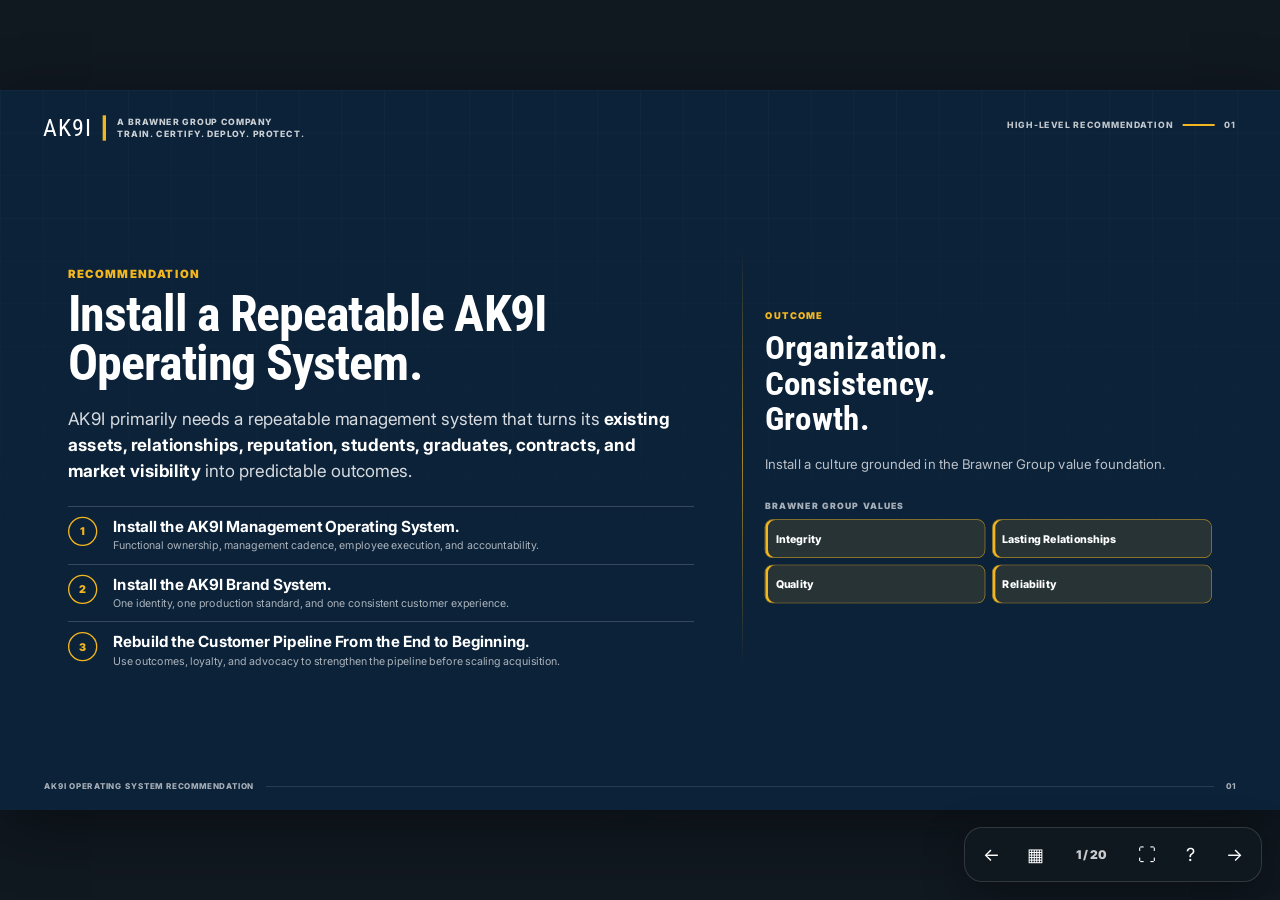
==== commit 6de977a4: "Update presentation shell for corrected pipeline" ====
--- a/site/index.html
+++ b/site/index.html
@@ -10,12 +10,12 @@
 <link crossorigin="" href="https://fonts.gstatic.com" rel="preconnect"/>
 <link href="https://fonts.googleapis.com/css2?family=Inter:wght@400;500;600;700;800;900&amp;family=Roboto+Condensed:wght@700&amp;display=swap" rel="stylesheet"/>
 
-<link href="./assets/css/theme.css" rel="stylesheet"/><link href="./assets/css/presentation.css" rel="stylesheet"/><link href="./assets/css/org-chart-v2.css" rel="stylesheet"/><link href="./assets/css/deck-refinements.css" rel="stylesheet"/><link href="./assets/css/authority-chart.css" rel="stylesheet"/><link href="./assets/css/contract-lane.css" rel="stylesheet"/></head>
+<link href="./assets/css/theme.css" rel="stylesheet"/><link href="./assets/css/presentation.css" rel="stylesheet"/><link href="./assets/css/org-chart-v2.css" rel="stylesheet"/><link href="./assets/css/deck-refinements.css" rel="stylesheet"/><link href="./assets/css/authority-chart.css" rel="stylesheet"/><link href="./assets/css/functional-work-chart.css" rel="stylesheet"/><link href="./assets/css/contract-lane.css" rel="stylesheet"/></head>
 <body>
 <div id="viewport"><div id="stage"><main aria-live="polite" id="slides"></main></div></div>
-<div aria-label="Presentation controls" id="controls"><button aria-label="Previous slide" id="prevBtn" type="button">←</button><button aria-label="Open slide overview" id="overviewBtn" type="button">▦</button><span id="control-counter">1 / 21</span><button aria-label="Toggle fullscreen" id="fullscreenBtn" type="button">⛶</button><button aria-label="Open help" id="helpBtn" type="button">?</button><button aria-label="Next slide" id="nextBtn" type="button">→</button></div>
+<div aria-label="Presentation controls" id="controls"><button aria-label="Previous slide" id="prevBtn" type="button">←</button><button aria-label="Open slide overview" id="overviewBtn" type="button">▦</button><span id="control-counter">1 / 20</span><button aria-label="Toggle fullscreen" id="fullscreenBtn" type="button">⛶</button><button aria-label="Open help" id="helpBtn" type="button">?</button><button aria-label="Next slide" id="nextBtn" type="button">→</button></div>
 <div aria-labelledby="overviewTitle" aria-modal="true" class="modal" id="overviewModal" role="dialog"><div class="modal-panel"><div class="modal-head"><h2 id="overviewTitle">Presentation Overview</h2><button class="modal-close" data-close-modal="overviewModal" type="button">Close</button></div><div class="overview-grid" id="overviewGrid"></div></div></div>
-<div aria-labelledby="helpTitle" aria-modal="true" class="modal" id="helpModal" role="dialog"><div class="modal-panel"><div class="modal-head"><h2 id="helpTitle">Presentation Controls</h2><button class="modal-close" data-close-modal="helpModal" type="button">Close</button></div><div class="help-grid"><div><strong>Right Arrow / Space</strong><br/>Advance through the main presentation.</div><div><strong>Left Arrow</strong><br/>Return to the prior main slide.</div><div><strong>Click a recommendation point</strong><br/>Open its linked detail slide.</div><div><strong>Esc</strong><br/>Return from detail or close an open panel.</div><div><strong>F</strong><br/>Toggle fullscreen.</div><div><strong>O</strong><br/>Open the slide overview.</div><div><strong>H</strong><br/>Return to the opening recommendation.</div><div><strong>Organization chart names</strong><br/>Click a displayed employee or team name to change the local draft assignment. Published defaults remain in the repository.</div><div><strong>Organization chart titles</strong><br/>Click a role title to open its current job description in a new tab.</div><div><strong>Authority lines</strong><br/>Solid lines show direct personnel authority. Dotted relationships show coordination, contracted execution, deployment tasking, or transition.</div><div><strong>Customer lanes</strong><br/>The original student/education pipeline remains unchanged; the next slide translates the framework for contract clients.</div></div></div></div>
+<div aria-labelledby="helpTitle" aria-modal="true" class="modal" id="helpModal" role="dialog"><div class="modal-panel"><div class="modal-head"><h2 id="helpTitle">Presentation Controls</h2><button class="modal-close" data-close-modal="helpModal" type="button">Close</button></div><div class="help-grid"><div><strong>Right Arrow / Space</strong><br/>Advance through the main presentation.</div><div><strong>Left Arrow</strong><br/>Return to the prior main slide.</div><div><strong>Click a recommendation point</strong><br/>Open its linked detail slide.</div><div><strong>Esc</strong><br/>Return from detail or close an open panel.</div><div><strong>F</strong><br/>Toggle fullscreen.</div><div><strong>O</strong><br/>Open the slide overview.</div><div><strong>H</strong><br/>Return to the opening recommendation.</div><div><strong>Functional work chart</strong><br/>The main org slide shows who owns each functional category and the primary work inside it.</div><div><strong>Reporting hierarchy</strong><br/>Use “View reporting hierarchy” on the functional chart to open the separate authority view, then return to the main chart.</div><div><strong>Organization chart names</strong><br/>Click a displayed employee or team name to change the local draft assignment. Published defaults remain in the repository.</div><div><strong>Organization chart titles</strong><br/>Click a role title to open its current job description in a new tab.</div><div><strong>Authority lines</strong><br/>On the hierarchy view, solid lines show direct personnel authority. Dotted relationships show coordination, contracted execution, deployment tasking, or transition.</div><div><strong>Customer lanes</strong><br/>Student and contract customer lanes use the same six-stage architecture: Awareness → Consideration → Enrollment/Commitment → Experience/Delivery → Loyalty → Advocacy. Outcomes are managed inside Loyalty rather than as a standalone stage.</div></div></div></div>
 <div id="toast" role="status"></div>
 
 <script src="./assets/js/app.js" type="module"></script></body>
--- a/site/assets/css/authority-chart.css
+++ b/site/assets/css/authority-chart.css
@@ -1,53 +1,88 @@
-/* Explicit personnel authority for the AK9I functional org chart */
-.authority-chart.org-canvas{margin-top:14px!important;height:752px!important;padding:0 8px!important}
-.authority-chart .org-top{height:150px!important;grid-template-columns:1fr 1.12fr 1fr!important;gap:62px!important;padding:0 238px!important;align-items:start!important}
-.authority-chart .org-top::after{top:104px!important;height:55px!important;background:rgba(11,34,57,.52)!important}
-.authority-chart .org-top-card{min-height:98px!important;padding:11px 14px 10px!important}
-.authority-chart .org-top-card.regulatory,.authority-chart .org-top-card.coo{margin-top:16px!important}
-.authority-chart .org-top-card.regulatory::before{display:none!important}
-.authority-chart .org-top-card.regulatory::after{content:"";position:absolute;left:100%;top:50%;width:62px;border-top:2px solid rgba(11,34,57,.48);z-index:1}
-.authority-chart .org-top-card.coo::before{content:"";position:absolute;right:100%;top:50%;width:62px;border-top:2px solid rgba(11,34,57,.48);z-index:1}
-.authority-chart .org-top-card.coo{border-color:rgba(184,135,19,.68)!important;background:#fffaf0!important}
-.authority-chart .org-top-card.coo .person-picker{color:var(--navy)!important}
-.authority-chart .scope-status{color:#8c6510!important;font-weight:900!important;letter-spacing:.05em!important;text-transform:uppercase!important}
-.authority-chart .org-transition-links{position:absolute;inset:0;width:100%;height:100%;z-index:0;pointer-events:none;overflow:visible}
-.authority-chart .coo-admin-link{fill:none;stroke:#8c6510;stroke-width:1.8;stroke-dasharray:7 7;opacity:.72}
+/* Reporting hierarchy v2: one connector layer, compact direct-report row, and expanded team branches */
+.authority-chart.hierarchy-v2{position:relative;margin-top:12px!important;height:650px!important;padding:0 10px!important;overflow:visible}
+.authority-chart.hierarchy-v2 .hierarchy-links{position:absolute;inset:0;width:100%;height:100%;z-index:0;pointer-events:none;overflow:visible}
+.authority-chart.hierarchy-v2 .hierarchy-links path{fill:none;vector-effect:non-scaling-stroke}
+.authority-chart.hierarchy-v2 .authority-line{stroke:rgba(11,34,57,.48);stroke-width:1.8}
+.authority-chart.hierarchy-v2 .executive-link{stroke:rgba(11,34,57,.38);stroke-width:1.6}
+.authority-chart.hierarchy-v2 .coordination-line{stroke:#9a7014;stroke-width:1.7;stroke-dasharray:7 7;opacity:.78}
+.authority-chart.hierarchy-v2 .contract-line{stroke:rgba(11,34,57,.48);stroke-width:1.7;stroke-dasharray:6 6}
+.authority-chart.hierarchy-v2 .branch-link{stroke:rgba(11,34,57,.38);stroke-width:1.55}
 
-.authority-chart .org-functions{grid-template-columns:repeat(8,minmax(0,1fr))!important;gap:9px!important;padding-top:18px!important;position:relative!important;z-index:2}
-.authority-chart .org-functions::before{left:3.8%!important;right:3.8%!important;background:rgba(11,34,57,.5)!important}
-.authority-chart .org-function{height:520px!important;border-radius:10px!important;overflow:visible!important;min-width:0!important}
-.authority-chart .org-function::before{top:-18px!important;height:18px!important;background:rgba(11,34,57,.5)!important}
-.authority-chart .org-function.contracted-function::before{background:none!important;border-left:2px dashed rgba(11,34,57,.48)!important;width:0!important}
-.authority-chart .org-role-head{min-height:108px!important;padding:10px 6px 8px!important;border-radius:9px 9px 0 0!important}
-.authority-chart .org-role-head h3{font-size:14px!important;line-height:1.03!important;min-height:31px!important;margin:0 0 6px!important}
-.authority-chart .org-role-head .person-picker{font-size:11.2px!important;line-height:1.16!important}
-.authority-chart .org-role-status{margin:6px auto 0;max-width:95%;font-size:8.4px;line-height:1.18;font-weight:800;color:rgba(255,255,255,.84);letter-spacing:.025em}
-.authority-chart .contracted-function .org-role-head{background:repeating-linear-gradient(135deg,var(--role-color),var(--role-color) 16px,#ad6510 16px,#ad6510 32px)!important}
-.authority-chart .interim-function .org-role-head{box-shadow:inset 0 -4px 0 rgba(255,255,255,.28)}
-.authority-chart .static-person{cursor:default!important;text-decoration:none!important;display:inline-block;color:inherit}
-.authority-chart .org-function-body{position:relative;height:calc(100% - 108px);padding:8px 6px 7px;overflow:visible}
-.authority-chart .org-seat-note{margin:44px 8px 0;padding-top:15px;border-top:2px solid rgba(243,182,31,.75);font-size:10.3px;line-height:1.34;text-align:center;color:var(--slate);font-weight:700}
-.authority-chart .org-function-note{position:absolute;left:10px;right:10px;bottom:10px;margin:0;padding-top:8px;border-top:1px solid rgba(11,34,57,.12);font-size:8.8px;line-height:1.24;text-align:center;color:var(--slate);font-weight:700}
+.authority-chart.hierarchy-v2 .hierarchy-executives{position:relative;z-index:3;width:1110px;height:108px;margin:0 auto;display:grid;grid-template-columns:1fr 1.14fr 1fr;gap:72px;align-items:start}
+.authority-chart.hierarchy-v2 .hierarchy-exec-card{position:relative;min-height:94px;padding:11px 15px 10px;border:1px solid rgba(11,34,57,.18);border-radius:11px;background:#fff;box-shadow:var(--soft);text-align:center;z-index:3}
+.authority-chart.hierarchy-v2 .hierarchy-exec-card.regulatory,.authority-chart.hierarchy-v2 .hierarchy-exec-card.coo{margin-top:5px}
+.authority-chart.hierarchy-v2 .hierarchy-exec-card.regulatory{transform:translateY(-32px);border-color:rgba(243,182,31,.85);background:#fffaf0}
+.authority-chart.hierarchy-v2 .hierarchy-exec-card.ceo{background:var(--navy);border-color:var(--navy);color:#fff}
+.authority-chart.hierarchy-v2 .hierarchy-exec-card.coo{border:1px dashed rgba(184,135,19,.72);background:#fffaf0}
+.authority-chart.hierarchy-v2 .hierarchy-exec-card h3{font-family:"Roboto Condensed","Arial Narrow",Arial,sans-serif;font-size:20px;line-height:1.08;margin:0 0 7px;text-transform:uppercase;letter-spacing:.02em}
+.authority-chart.hierarchy-v2 .hierarchy-exec-card .person-picker{font-size:12.1px;line-height:1.15;font-weight:850}
+.authority-chart.hierarchy-v2 .hierarchy-exec-card:not(.ceo) .person-picker{color:var(--navy)}
+.authority-chart.hierarchy-v2 .hierarchy-exec-card p{font-size:11.4px;line-height:1.28;margin:7px 0 0;color:var(--slate)}
+.authority-chart.hierarchy-v2 .hierarchy-exec-card.ceo p{color:rgba(255,255,255,.66)}
+.authority-chart.hierarchy-v2 .hierarchy-exec-card .scope-status{color:#8c6510;font-size:9px;font-weight:900;letter-spacing:.055em;text-transform:uppercase}
+.authority-chart.hierarchy-v2 .hierarchy-exec-card .org-role-link{color:inherit}
+.authority-chart.hierarchy-v2 .hierarchy-exec-card .person-menu{top:calc(100% + 7px)!important;z-index:300}
 
-.authority-chart .authority-tree,.authority-chart .authority-children{list-style:none;margin:0;padding:0}
-.authority-chart .authority-tree{padding:3px 1px 42px}
-.authority-chart .authority-children{margin:5px 0 0 10px;padding-left:8px}
-.authority-chart .authority-node{position:relative;margin:0 0 7px;padding-left:13px;overflow:visible}
-.authority-chart .authority-node::before{content:"";position:absolute;left:3px;top:-5px;bottom:-8px;border-left:1.6px solid rgba(11,34,57,.42)}
-.authority-chart .authority-node::after{content:"";position:absolute;left:3px;top:19px;width:10px;border-top:1.6px solid rgba(11,34,57,.42)}
-.authority-chart .authority-node:last-child::before{bottom:calc(100% - 20px)}
-.authority-chart .authority-node-row{position:relative;min-height:42px;padding:6px 5px 5px;border-radius:6px;background:rgba(255,255,255,.96);border:1px solid rgba(11,34,57,.10);box-shadow:0 4px 10px rgba(11,34,57,.035);text-align:left;overflow:visible}
-.authority-chart .authority-node.has-children>.authority-node-row{border-left:3px solid var(--role-color)}
-.authority-chart .authority-node.team-node>.authority-node-row{background:linear-gradient(90deg,rgba(45,98,128,.055),rgba(255,255,255,.97))}
-.authority-chart .authority-node-title{font-size:10.1px;line-height:1.13;font-weight:800;color:var(--graphite);text-align:left}
-.authority-chart .authority-node-title .org-role-link{display:block}
-.authority-chart .authority-node-row .person-select{display:block;margin-top:3px;text-align:left}
-.authority-chart .authority-node-row .person-picker{font-size:9.2px!important;line-height:1.14!important;color:var(--steel)!important;font-weight:900!important;text-align:left!important;white-space:normal!important;max-width:100%!important}
-.authority-chart .authority-node-status{margin-top:3px;font-size:7.9px;line-height:1.18;color:#8c6510;font-weight:800}
-.authority-chart .authority-coordination{margin:5px 0 0;padding:4px 0 0 8px;border-top:1px dashed rgba(184,135,19,.68);border-left:2px dotted rgba(184,135,19,.68);font-size:7.6px;line-height:1.2;color:#765913;font-weight:800}
-.authority-chart .authority-node .person-menu{top:calc(100% + 6px)!important;width:220px!important;max-height:285px!important;z-index:220!important}
-.authority-chart .authority-node .person-option{font-size:11.5px!important;padding:7px 8px!important}
-.authority-chart .org-function:nth-child(n+7) .authority-node .person-menu{left:auto!important;right:0!important;transform:none!important}
-.authority-chart .org-function:nth-child(-n+2) .authority-node .person-menu{left:0!important;transform:none!important}
+.authority-chart.hierarchy-v2 .hierarchy-leaders{position:relative;z-index:3;display:grid;grid-template-columns:repeat(8,minmax(0,1fr));gap:10px;margin-top:39px}
+.authority-chart.hierarchy-v2 .hierarchy-leader{position:relative;height:94px;min-width:0;padding:11px 7px 7px;border:1px solid rgba(11,34,57,.14);border-radius:9px;background:rgba(255,255,255,.98);box-shadow:var(--soft);text-align:center;overflow:visible}
+.authority-chart.hierarchy-v2 .hierarchy-leader .leader-accent{position:absolute;left:-1px;right:-1px;top:-1px;height:8px;border-radius:9px 9px 0 0;background:var(--role-color)}
+.authority-chart.hierarchy-v2 .hierarchy-leader.contracted-leader{border-style:dashed}
+.authority-chart.hierarchy-v2 .hierarchy-leader.contracted-leader .leader-accent{background:repeating-linear-gradient(135deg,var(--role-color),var(--role-color) 13px,#ad6510 13px,#ad6510 26px)}
+.authority-chart.hierarchy-v2 .hierarchy-leader.interim-leader{box-shadow:var(--soft),inset 0 -3px 0 rgba(184,135,19,.28)}
+.authority-chart.hierarchy-v2 .hierarchy-leader h3{font-family:"Roboto Condensed","Arial Narrow",Arial,sans-serif;font-size:12.4px;line-height:1.05;text-transform:uppercase;margin:4px 0 7px;min-height:27px;color:var(--navy);display:flex;align-items:center;justify-content:center}
+.authority-chart.hierarchy-v2 .hierarchy-leader .org-role-link{color:var(--navy)}
+.authority-chart.hierarchy-v2 .hierarchy-leader .person-picker{font-size:10.1px!important;line-height:1.12!important;color:var(--steel)!important;font-weight:900!important;white-space:normal!important}
+.authority-chart.hierarchy-v2 .hierarchy-leader .leader-status{margin:4px auto 0;max-width:96%;font-size:7.3px;line-height:1.1;font-weight:800;color:#765913}
+.authority-chart.hierarchy-v2 .hierarchy-leader .team-cue{position:absolute;left:8px;right:8px;bottom:-17px;font-size:7.2px;font-weight:900;letter-spacing:.07em;text-transform:uppercase;color:var(--slate)}
+.authority-chart.hierarchy-v2 .hierarchy-leader .person-menu{top:calc(100% + 8px)!important;width:220px!important;z-index:320}
+.authority-chart.hierarchy-v2 .hierarchy-leader:nth-child(-n+2) .person-menu{left:0!important;transform:none!important}
+.authority-chart.hierarchy-v2 .hierarchy-leader:nth-child(n+7) .person-menu{left:auto!important;right:0!important;transform:none!important}
 
-@media(max-width:1100px){.authority-chart .authority-node-title{font-size:9.7px}.authority-chart .authority-node-row .person-picker{font-size:8.8px!important}}
+.authority-chart.hierarchy-v2 .hierarchy-branches{position:relative;z-index:2;display:grid;grid-template-columns:repeat(4,minmax(0,1fr));gap:14px;margin-top:55px}
+.authority-chart.hierarchy-v2 .department-branch{position:relative;height:308px;min-width:0;padding:0 9px 9px;border:1px solid rgba(11,34,57,.13);border-top:4px solid var(--role-color);border-radius:10px;background:rgba(255,255,255,.94);box-shadow:0 7px 20px rgba(11,34,57,.06);overflow:visible}
+.authority-chart.hierarchy-v2 .department-branch-head{height:52px;margin:0 -1px 7px;padding:7px 8px 6px;text-align:center;border-bottom:1px solid rgba(11,34,57,.10)}
+.authority-chart.hierarchy-v2 .department-branch-head span{display:block;font-size:7.1px;font-weight:900;letter-spacing:.09em;text-transform:uppercase;color:var(--slate)}
+.authority-chart.hierarchy-v2 .department-branch-head strong{display:block;margin-top:2px;font-size:11.2px;line-height:1.1;color:var(--navy)}
+.authority-chart.hierarchy-v2 .department-branch-head small{display:block;margin-top:1px;font-size:8px;line-height:1.05;color:var(--steel);font-weight:800}
+.authority-chart.hierarchy-v2 .department-children{display:grid;gap:7px;align-items:start}
+.authority-chart.hierarchy-v2 .department-children.child-count-2{grid-template-columns:1.25fr .75fr}
+.authority-chart.hierarchy-v2 .department-children.child-count-3{grid-template-columns:repeat(3,minmax(0,1fr))}
+.authority-chart.hierarchy-v2 .department-children.child-count-1{grid-template-columns:1fr}
+
+.authority-chart.hierarchy-v2 .branch-node{position:relative;min-width:0;overflow:visible}
+.authority-chart.hierarchy-v2 .branch-node-card{position:relative;min-height:43px;padding:6px 7px 6px;border:1px solid rgba(11,34,57,.11);border-radius:7px;background:#fff;box-shadow:0 3px 9px rgba(11,34,57,.035);overflow:visible}
+.authority-chart.hierarchy-v2 .branch-node.has-children>.branch-node-card{border-left:3px solid var(--role-color)}
+.authority-chart.hierarchy-v2 .branch-node.team-branch>.branch-node-card{background:linear-gradient(90deg,rgba(45,98,128,.045),rgba(255,255,255,.98))}
+.authority-chart.hierarchy-v2 .branch-node-title{font-size:9.3px;line-height:1.11;font-weight:850;color:var(--graphite)}
+.authority-chart.hierarchy-v2 .branch-node-title .org-role-link{display:block}
+.authority-chart.hierarchy-v2 .branch-node-card>.person-select{display:block;margin-top:3px;text-align:left}
+.authority-chart.hierarchy-v2 .branch-node-card>.person-select .person-picker{font-size:8.9px!important;line-height:1.12!important;color:var(--steel)!important;font-weight:900!important;text-align:left!important;white-space:normal!important}
+.authority-chart.hierarchy-v2 .branch-node-status{margin-top:3px;font-size:7.4px;line-height:1.15;color:#8c6510;font-weight:800}
+.authority-chart.hierarchy-v2 .branch-coordination{margin-top:5px;padding:4px 0 0 7px;border-top:1px dashed rgba(184,135,19,.68);border-left:2px dotted rgba(184,135,19,.68);font-size:7px;line-height:1.18;color:#765913;font-weight:800}
+
+.authority-chart.hierarchy-v2 .branch-children{position:relative;display:grid;gap:6px;margin-top:8px;padding-top:10px}
+.authority-chart.hierarchy-v2 .branch-children.child-count-2{grid-template-columns:repeat(2,minmax(0,1fr))}
+.authority-chart.hierarchy-v2 .branch-children.child-count-3{grid-template-columns:repeat(3,minmax(0,1fr))}
+.authority-chart.hierarchy-v2 .branch-children.child-count-1{grid-template-columns:1fr}
+.authority-chart.hierarchy-v2 .branch-children::before{content:"";position:absolute;left:12%;right:12%;top:4px;border-top:1px solid rgba(11,34,57,.28)}
+.authority-chart.hierarchy-v2 .branch-children>.branch-node::before{content:"";position:absolute;left:50%;top:-6px;height:10px;border-left:1px solid rgba(11,34,57,.28)}
+
+.authority-chart.hierarchy-v2 .team-assignment{display:flex;align-items:baseline;justify-content:space-between;gap:5px;margin-top:3px}
+.authority-chart.hierarchy-v2 .team-assignment>span{font-size:6.6px;font-weight:900;letter-spacing:.05em;text-transform:uppercase;color:var(--slate);white-space:nowrap}
+.authority-chart.hierarchy-v2 .team-assignment .person-select{min-width:0;text-align:right}
+.authority-chart.hierarchy-v2 .team-assignment .person-picker{font-size:7.5px!important;line-height:1.06!important;color:var(--steel)!important;font-weight:900!important;max-width:145px!important;white-space:normal!important;text-align:right!important}
+.authority-chart.hierarchy-v2 .team-roster{display:grid;grid-template-columns:repeat(2,minmax(0,1fr));gap:3px 4px;margin-top:5px}
+.authority-chart.hierarchy-v2 .team-roster.large-roster{grid-template-columns:repeat(3,minmax(0,1fr));gap:3px}
+.authority-chart.hierarchy-v2 .team-roster-name{display:flex;align-items:center;min-height:18px;padding:3px 4px;border-radius:4px;background:rgba(45,98,128,.055);font-size:7.5px;line-height:1.05;font-weight:800;color:var(--navy);overflow-wrap:anywhere}
+.authority-chart.hierarchy-v2 .team-roster.large-roster .team-roster-name{font-size:7.15px;min-height:19px}
+.authority-chart.hierarchy-v2 .branch-node .person-menu{top:calc(100% + 6px)!important;width:220px!important;max-height:285px!important;z-index:350!important}
+.authority-chart.hierarchy-v2 .department-branch:nth-child(1) .branch-node .person-menu{left:0!important;transform:none!important}
+.authority-chart.hierarchy-v2 .department-branch:nth-child(4) .branch-node .person-menu{left:auto!important;right:0!important;transform:none!important}
+
+.authority-chart.hierarchy-v2 .static-person{cursor:default!important;text-decoration:none!important;display:inline-block;color:inherit}
+
+@media(max-width:1100px){
+ .authority-chart.hierarchy-v2 .hierarchy-executives{width:1040px;gap:58px}
+ .authority-chart.hierarchy-v2 .hierarchy-leader h3{font-size:11.8px}
+ .authority-chart.hierarchy-v2 .team-roster-name{font-size:7.1px}
+}
--- a/site/assets/css/functional-work-chart.css
+++ b/site/assets/css/functional-work-chart.css
@@ -0,0 +1,17 @@
+/* Functional work chart: shows accountable owner + main work underneath */
+.functional-work-chart{position:relative;margin-top:14px;height:754px;padding:0 8px}
+.work-top-row{height:138px;display:grid;grid-template-columns:1fr 1.12fr 1fr;gap:62px;padding:0 250px;position:relative;align-items:start}
+.work-top-row::after{content:"";position:absolute;left:50%;top:96px;width:2px;height:58px;background:rgba(11,34,57,.46)}
+.work-top-card{position:relative;text-align:center;border:1px solid rgba(11,34,57,.18);border-radius:10px;background:#fff;box-shadow:var(--soft);padding:10px 14px;min-height:92px;z-index:2}
+.work-top-card.regulatory,.work-top-card.coo{margin-top:14px}.work-top-card.regulatory{border-color:rgba(243,182,31,.78);background:#fffaf0}.work-top-card.coo{border-color:rgba(184,135,19,.62);background:#fffaf0}.work-top-card.ceo{background:var(--navy);border-color:var(--navy);color:#fff}
+.work-top-card.regulatory::after{content:"";position:absolute;left:100%;top:50%;width:62px;border-top:2px solid rgba(11,34,57,.44)}.work-top-card.coo::before{content:"";position:absolute;right:100%;top:50%;width:62px;border-top:2px solid rgba(11,34,57,.44)}
+.work-top-card a{text-decoration:none;color:inherit}.work-top-card h3{font-family:"Roboto Condensed";font-size:18px;line-height:1.04;margin:0 0 5px;text-transform:uppercase}.work-top-card p{font-size:10px;line-height:1.25;margin:5px 0 0;color:var(--slate)}.work-top-card.ceo p{color:rgba(255,255,255,.67)}.work-top-card.ceo .person-picker{color:#fff}.work-top-card:not(.ceo) .person-picker{color:var(--navy)}
+.work-transition-links{position:absolute;inset:0;width:100%;height:100%;z-index:0;pointer-events:none;overflow:visible}.work-coo-admin-link{fill:none;stroke:#8c6510;stroke-width:1.7;stroke-dasharray:7 7;opacity:.68}
+.work-function-grid{position:relative;display:grid;grid-template-columns:repeat(8,minmax(0,1fr));gap:11px;padding-top:18px;z-index:2}.work-function-grid::before{content:"";position:absolute;left:4%;right:4%;top:0;height:2px;background:rgba(11,34,57,.46)}
+.work-function{position:relative;height:500px;border:1px solid rgba(11,34,57,.14);border-radius:10px;background:#fff;box-shadow:var(--soft);overflow:visible}.work-function::before{content:"";position:absolute;left:50%;top:-18px;width:2px;height:18px;background:rgba(11,34,57,.46)}
+.work-function-head{height:112px;background:var(--work-color);color:#fff;border-radius:9px 9px 0 0;padding:11px 8px 8px;text-align:center;position:relative;z-index:5}.work-function-head a{color:#fff;text-decoration:none}.work-function-head a:hover{text-decoration:underline;text-decoration-color:var(--gold);text-underline-offset:4px}.work-function-head h3{font-family:"Roboto Condensed";font-size:15px;line-height:1.05;text-transform:uppercase;margin:0 0 7px;min-height:32px}.work-function-head .person-picker{font-size:11.5px;line-height:1.16;color:#fff;font-weight:900}.work-function-head .static-person{color:#fff!important}.work-status{font-size:8.4px;line-height:1.17;font-weight:800;color:rgba(255,255,255,.84);margin-top:6px}
+.work-function ul{list-style:none;margin:0;padding:0 9px}.work-function li{min-height:68px;display:flex;align-items:center;justify-content:center;text-align:center;border-bottom:1px solid rgba(11,34,57,.11);font-size:11.1px;line-height:1.23;color:var(--graphite);padding:8px 3px}.work-function li:last-child{border-bottom:0}.work-function:nth-child(5) .work-function-head{box-shadow:inset 0 -4px 0 rgba(255,255,255,.26)}.work-function:nth-child(6)::before{background:none;border-left:2px dashed rgba(11,34,57,.46);width:0}.work-function:nth-child(6) .work-function-head{background:repeating-linear-gradient(135deg,var(--work-color),var(--work-color) 16px,#ad6510 16px,#ad6510 32px)}
+.work-chart-note{height:54px;margin-top:18px;display:flex;align-items:center;justify-content:space-between;padding:0 6px;border-top:1px solid rgba(11,34,57,.15);color:var(--slate);font-size:12px;font-weight:700}.work-chart-note button{border:0;background:transparent;color:var(--steel);font-size:13px;font-weight:900;padding:7px 0;border-bottom:2px solid var(--gold)}
+.work-function .person-menu{top:calc(100% + 7px)!important;width:225px!important;z-index:240!important}.work-function:nth-child(n+7) .person-menu{left:auto!important;right:0!important;transform:none!important}.work-function:nth-child(-n+2) .person-menu{left:0!important;transform:none!important}
+/* Hidden hierarchy view uses the existing authority-chart component with more room for the tree. */
+.hierarchy-slide .slide-inner{padding:86px 62px 66px}.hierarchy-slide .headline{font-size:50px}.hierarchy-slide .subheadline{font-size:18px;margin-top:9px}.hierarchy-return{position:absolute;right:74px;top:132px;z-index:25;border:0;background:transparent;color:var(--steel);font-size:13px;font-weight:900;padding:5px 0;border-bottom:2px solid var(--gold)}
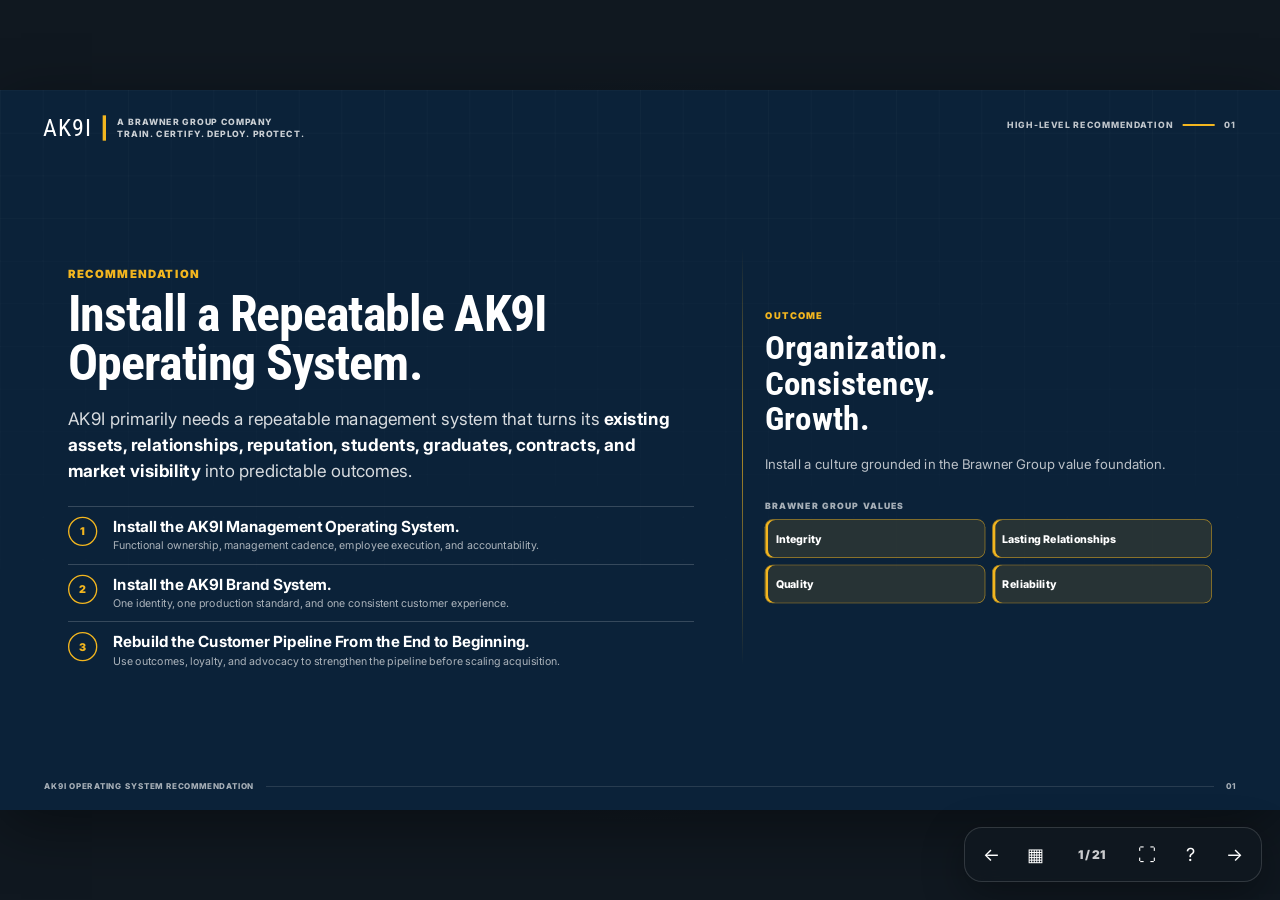
==== commit 1fa13e75: "Update presentation shell for seven-stage pipeline" ====
--- a/site/index.html
+++ b/site/index.html
@@ -13,9 +13,9 @@
 <link href="./assets/css/theme.css" rel="stylesheet"/><link href="./assets/css/presentation.css" rel="stylesheet"/><link href="./assets/css/org-chart-v2.css" rel="stylesheet"/><link href="./assets/css/deck-refinements.css" rel="stylesheet"/><link href="./assets/css/authority-chart.css" rel="stylesheet"/><link href="./assets/css/functional-work-chart.css" rel="stylesheet"/><link href="./assets/css/contract-lane.css" rel="stylesheet"/></head>
 <body>
 <div id="viewport"><div id="stage"><main aria-live="polite" id="slides"></main></div></div>
-<div aria-label="Presentation controls" id="controls"><button aria-label="Previous slide" id="prevBtn" type="button">←</button><button aria-label="Open slide overview" id="overviewBtn" type="button">▦</button><span id="control-counter">1 / 20</span><button aria-label="Toggle fullscreen" id="fullscreenBtn" type="button">⛶</button><button aria-label="Open help" id="helpBtn" type="button">?</button><button aria-label="Next slide" id="nextBtn" type="button">→</button></div>
+<div aria-label="Presentation controls" id="controls"><button aria-label="Previous slide" id="prevBtn" type="button">←</button><button aria-label="Open slide overview" id="overviewBtn" type="button">▦</button><span id="control-counter">1 / 21</span><button aria-label="Toggle fullscreen" id="fullscreenBtn" type="button">⛶</button><button aria-label="Open help" id="helpBtn" type="button">?</button><button aria-label="Next slide" id="nextBtn" type="button">→</button></div>
 <div aria-labelledby="overviewTitle" aria-modal="true" class="modal" id="overviewModal" role="dialog"><div class="modal-panel"><div class="modal-head"><h2 id="overviewTitle">Presentation Overview</h2><button class="modal-close" data-close-modal="overviewModal" type="button">Close</button></div><div class="overview-grid" id="overviewGrid"></div></div></div>
-<div aria-labelledby="helpTitle" aria-modal="true" class="modal" id="helpModal" role="dialog"><div class="modal-panel"><div class="modal-head"><h2 id="helpTitle">Presentation Controls</h2><button class="modal-close" data-close-modal="helpModal" type="button">Close</button></div><div class="help-grid"><div><strong>Right Arrow / Space</strong><br/>Advance through the main presentation.</div><div><strong>Left Arrow</strong><br/>Return to the prior main slide.</div><div><strong>Click a recommendation point</strong><br/>Open its linked detail slide.</div><div><strong>Esc</strong><br/>Return from detail or close an open panel.</div><div><strong>F</strong><br/>Toggle fullscreen.</div><div><strong>O</strong><br/>Open the slide overview.</div><div><strong>H</strong><br/>Return to the opening recommendation.</div><div><strong>Functional work chart</strong><br/>The main org slide shows who owns each functional category and the primary work inside it.</div><div><strong>Reporting hierarchy</strong><br/>Use “View reporting hierarchy” on the functional chart to open the separate authority view, then return to the main chart.</div><div><strong>Organization chart names</strong><br/>Click a displayed employee or team name to change the local draft assignment. Published defaults remain in the repository.</div><div><strong>Organization chart titles</strong><br/>Click a role title to open its current job description in a new tab.</div><div><strong>Authority lines</strong><br/>On the hierarchy view, solid lines show direct personnel authority. Dotted relationships show coordination, contracted execution, deployment tasking, or transition.</div><div><strong>Customer lanes</strong><br/>Student and contract customer lanes use the same six-stage architecture: Awareness → Consideration → Enrollment/Commitment → Experience/Delivery → Loyalty → Advocacy. Outcomes are managed inside Loyalty rather than as a standalone stage.</div></div></div></div>
+<div aria-labelledby="helpTitle" aria-modal="true" class="modal" id="helpModal" role="dialog"><div class="modal-panel"><div class="modal-head"><h2 id="helpTitle">Presentation Controls</h2><button class="modal-close" data-close-modal="helpModal" type="button">Close</button></div><div class="help-grid"><div><strong>Right Arrow / Space</strong><br/>Advance through the main presentation.</div><div><strong>Left Arrow</strong><br/>Return to the prior main slide.</div><div><strong>Click a recommendation point</strong><br/>Open its linked detail slide.</div><div><strong>Esc</strong><br/>Return from detail or close an open panel.</div><div><strong>F</strong><br/>Toggle fullscreen.</div><div><strong>O</strong><br/>Open the slide overview.</div><div><strong>H</strong><br/>Return to the opening recommendation.</div><div><strong>Functional work chart</strong><br/>The main org slide shows who owns each functional category and the primary work inside it.</div><div><strong>Reporting hierarchy</strong><br/>Use “View reporting hierarchy” on the functional chart to open the separate authority view, then return to the main chart.</div><div><strong>Organization chart names</strong><br/>Click a displayed employee or team name to change the local draft assignment. Published defaults remain in the repository.</div><div><strong>Organization chart titles</strong><br/>Click a role title to open its current job description in a new tab.</div><div><strong>Authority lines</strong><br/>On the hierarchy view, solid lines show direct personnel authority. Dotted relationships show coordination, contracted execution, deployment tasking, or transition.</div><div><strong>Customer lanes</strong><br/>Student and contract customer lanes use the same seven-stage architecture: Awareness → Consideration → Enrollment/Commitment → Experience/Delivery → Loyalty → Recurring Relationships → Advocacy. Outcomes are managed inside Loyalty rather than as a standalone stage.</div></div></div></div>
 <div id="toast" role="status"></div>
 
 <script src="./assets/js/app.js" type="module"></script></body>
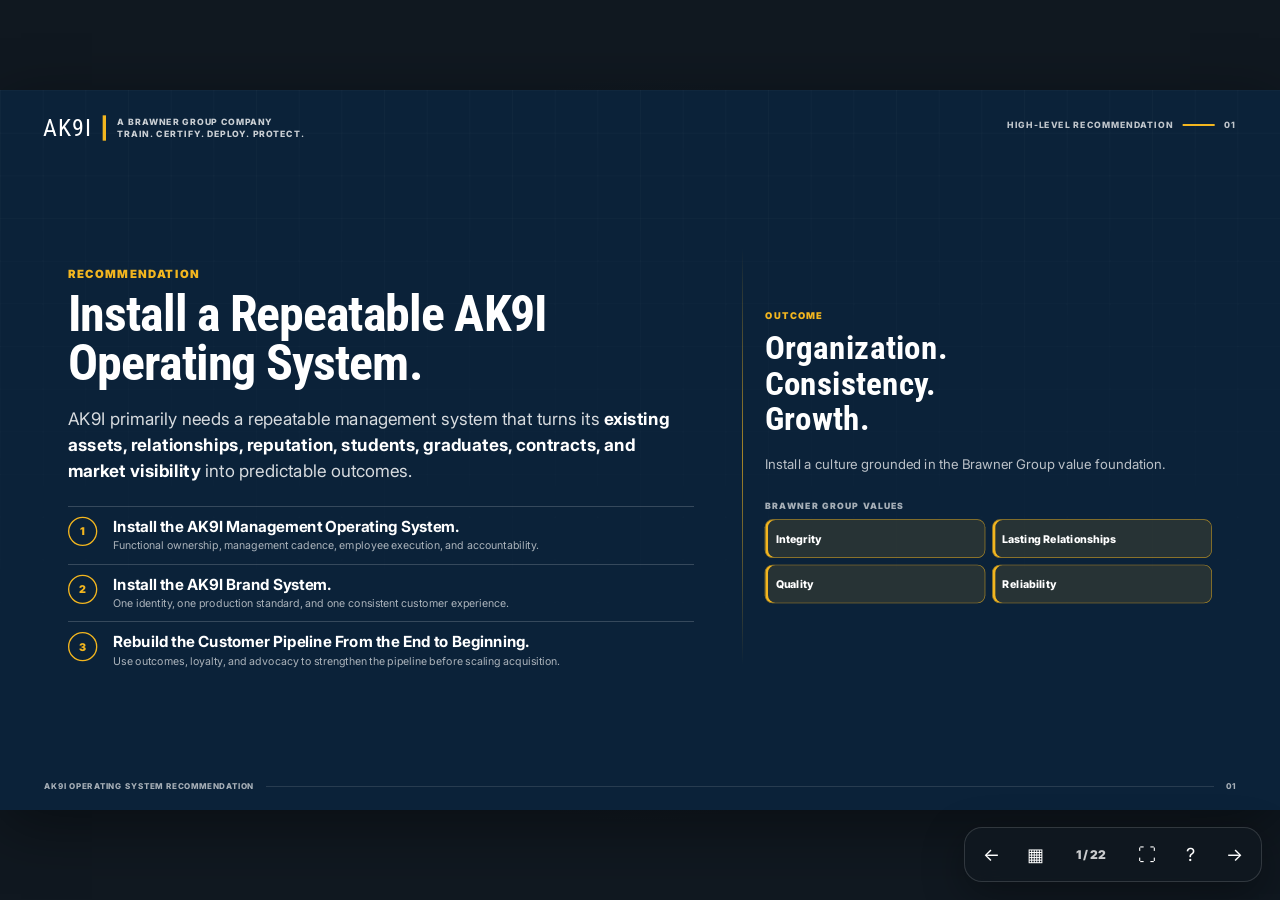
==== commit b71ca98d: "feat(pipeline): register cascade stylesheet and update presentation help/count" ====
--- a/site/index.html
+++ b/site/index.html
@@ -10,12 +10,12 @@
 <link crossorigin="" href="https://fonts.gstatic.com" rel="preconnect"/>
 <link href="https://fonts.googleapis.com/css2?family=Inter:wght@400;500;600;700;800;900&amp;family=Roboto+Condensed:wght@700&amp;display=swap" rel="stylesheet"/>
 
-<link href="./assets/css/theme.css" rel="stylesheet"/><link href="./assets/css/presentation.css" rel="stylesheet"/><link href="./assets/css/org-chart-v2.css" rel="stylesheet"/><link href="./assets/css/deck-refinements.css" rel="stylesheet"/><link href="./assets/css/authority-chart.css" rel="stylesheet"/><link href="./assets/css/functional-work-chart.css" rel="stylesheet"/><link href="./assets/css/contract-lane.css" rel="stylesheet"/></head>
+<link href="./assets/css/theme.css" rel="stylesheet"/><link href="./assets/css/presentation.css" rel="stylesheet"/><link href="./assets/css/org-chart-v2.css" rel="stylesheet"/><link href="./assets/css/deck-refinements.css" rel="stylesheet"/><link href="./assets/css/authority-chart.css" rel="stylesheet"/><link href="./assets/css/functional-work-chart.css" rel="stylesheet"/><link href="./assets/css/contract-lane.css" rel="stylesheet"/><link href="./assets/css/pipeline-seven-stage.css" rel="stylesheet"/><link href="./assets/css/pipeline-communications.css" rel="stylesheet"/><link href="./assets/css/portfolio-matrix.css" rel="stylesheet"/><link href="./assets/css/portfolio-coverage.css" rel="stylesheet"/></head>
 <body>
 <div id="viewport"><div id="stage"><main aria-live="polite" id="slides"></main></div></div>
-<div aria-label="Presentation controls" id="controls"><button aria-label="Previous slide" id="prevBtn" type="button">←</button><button aria-label="Open slide overview" id="overviewBtn" type="button">▦</button><span id="control-counter">1 / 21</span><button aria-label="Toggle fullscreen" id="fullscreenBtn" type="button">⛶</button><button aria-label="Open help" id="helpBtn" type="button">?</button><button aria-label="Next slide" id="nextBtn" type="button">→</button></div>
+<div aria-label="Presentation controls" id="controls"><button aria-label="Previous slide" id="prevBtn" type="button">←</button><button aria-label="Open slide overview" id="overviewBtn" type="button">▦</button><span id="control-counter">1 / 22</span><button aria-label="Toggle fullscreen" id="fullscreenBtn" type="button">⛶</button><button aria-label="Open help" id="helpBtn" type="button">?</button><button aria-label="Next slide" id="nextBtn" type="button">→</button></div>
 <div aria-labelledby="overviewTitle" aria-modal="true" class="modal" id="overviewModal" role="dialog"><div class="modal-panel"><div class="modal-head"><h2 id="overviewTitle">Presentation Overview</h2><button class="modal-close" data-close-modal="overviewModal" type="button">Close</button></div><div class="overview-grid" id="overviewGrid"></div></div></div>
-<div aria-labelledby="helpTitle" aria-modal="true" class="modal" id="helpModal" role="dialog"><div class="modal-panel"><div class="modal-head"><h2 id="helpTitle">Presentation Controls</h2><button class="modal-close" data-close-modal="helpModal" type="button">Close</button></div><div class="help-grid"><div><strong>Right Arrow / Space</strong><br/>Advance through the main presentation.</div><div><strong>Left Arrow</strong><br/>Return to the prior main slide.</div><div><strong>Click a recommendation point</strong><br/>Open its linked detail slide.</div><div><strong>Esc</strong><br/>Return from detail or close an open panel.</div><div><strong>F</strong><br/>Toggle fullscreen.</div><div><strong>O</strong><br/>Open the slide overview.</div><div><strong>H</strong><br/>Return to the opening recommendation.</div><div><strong>Functional work chart</strong><br/>The main org slide shows who owns each functional category and the primary work inside it.</div><div><strong>Reporting hierarchy</strong><br/>Use “View reporting hierarchy” on the functional chart to open the separate authority view, then return to the main chart.</div><div><strong>Organization chart names</strong><br/>Click a displayed employee or team name to change the local draft assignment. Published defaults remain in the repository.</div><div><strong>Organization chart titles</strong><br/>Click a role title to open its current job description in a new tab.</div><div><strong>Authority lines</strong><br/>On the hierarchy view, solid lines show direct personnel authority. Dotted relationships show coordination, contracted execution, deployment tasking, or transition.</div><div><strong>Customer lanes</strong><br/>Student and contract customer lanes use the same seven-stage architecture: Awareness → Consideration → Enrollment/Commitment → Experience/Delivery → Loyalty → Recurring Relationships → Advocacy. Outcomes are managed inside Loyalty rather than as a standalone stage.</div></div></div></div>
+<div aria-labelledby="helpTitle" aria-modal="true" class="modal" id="helpModal" role="dialog"><div class="modal-panel"><div class="modal-head"><h2 id="helpTitle">Presentation Controls</h2><button class="modal-close" data-close-modal="helpModal" type="button">Close</button></div><div class="help-grid"><div><strong>Right Arrow / Space</strong><br/>Advance through the main presentation.</div><div><strong>Left Arrow</strong><br/>Return to the prior main slide.</div><div><strong>Click a recommendation point</strong><br/>Open its linked detail slide.</div><div><strong>Esc</strong><br/>Return from detail or close an open panel.</div><div><strong>F</strong><br/>Toggle fullscreen.</div><div><strong>O</strong><br/>Open the slide overview.</div><div><strong>H</strong><br/>Return to the opening recommendation.</div><div><strong>Functional work chart</strong><br/>The main org slide shows who owns each functional category and the primary work inside it.</div><div><strong>Reporting hierarchy</strong><br/>Use “View reporting hierarchy” on the functional chart to open the separate authority view, then return to the main chart.</div><div><strong>Organization chart names</strong><br/>Click a displayed employee or team name to change the local draft assignment. Published defaults remain in the repository.</div><div><strong>90-day initiative matrix</strong><br/>Open it from Recommendation 3. Click any check mark for stage-specific implementation detail; click a responsible-party name to change the local draft assignment. The linked coverage register keeps every item in Ron’s source plan visible.</div><div><strong>Organization chart titles</strong><br/>Click a role title to open its current job description in a new tab.</div><div><strong>Authority lines</strong><br/>On the hierarchy view, solid lines show direct personnel authority. Dotted relationships show coordination, contracted execution, deployment tasking, or transition.</div><div><strong>Customer lanes</strong><br/>Student and contract customer lanes use the same seven-stage architecture: Awareness → Consideration → Enrollment/Commitment → Experience/Delivery → Loyalty → Recurring Relationships → Advocacy. Outcomes are managed inside Loyalty rather than as a standalone stage.</div><div><strong>Pipeline communications map</strong><br/>Use slide 14 to inspect the Student and Contract communication cascades. Filter by audience, click a stage to expand, then select any node to view timing, suggested triggers, owner, and source. Escape closes node details or returns to the overview.</div></div></div></div>
 <div id="toast" role="status"></div>
 
 <script src="./assets/js/app.js" type="module"></script></body>
--- a/site/assets/css/deck-refinements.css
+++ b/site/assets/css/deck-refinements.css
@@ -12,3 +12,19 @@
 .uniform-people.four .uniform-person.office .torso{background:var(--slate)!important}
 .uniform-people.four .uniform-person.kennel .torso{background:#3A7754!important}
 .uniform-actions{gap:13px!important}
+.uniform-people.four .uniform-person-link{appearance:none;border:0;background:transparent;color:inherit;padding:0;cursor:pointer;border-radius:18px}
+.uniform-people.four .uniform-person-link:focus-visible{outline:4px solid var(--gold);outline-offset:8px}
+.uniform-people.four .uniform-person-link .torso{transition:transform .18s ease,filter .18s ease,box-shadow .18s ease}
+.uniform-people.four .uniform-person-link:hover .torso,.uniform-people.four .uniform-person-link:focus-visible .torso{transform:translateY(-7px);filter:brightness(1.08);box-shadow:0 16px 28px rgba(11,34,57,.18)}
+.uniform-people.four .uniform-person-link .role-label{display:grid;gap:4px}
+.uniform-people.four .uniform-person-link .role-label small{font-size:10px;letter-spacing:.08em;text-transform:uppercase;color:var(--steel)}
+.uniform-concept-slide .slide-inner{padding-top:105px;padding-bottom:112px}
+.uniform-concept-header{display:flex;justify-content:space-between;gap:36px;align-items:flex-start}
+.uniform-concept-header .headline{font-size:52px;max-width:1450px}
+.uniform-concept-header .subheadline{font-size:20px;line-height:1.35;margin-top:11px;max-width:1360px}
+.uniform-concept-grid{width:1050px;margin:23px auto 0;display:grid;grid-template-columns:repeat(2,1fr);gap:86px}
+.uniform-concept-grid figure{margin:0;min-width:0;text-align:center}
+.uniform-concept-grid img{display:block;width:100%;height:590px;object-fit:contain;object-position:center bottom;border-top:5px solid var(--gold);background:#f1f1f2;box-shadow:0 16px 38px rgba(11,34,57,.12)}
+.uniform-concept-grid figcaption{display:flex;justify-content:space-between;align-items:baseline;gap:18px;padding:13px 2px 0;border-top:1px solid rgba(11,34,57,.14);color:var(--navy)}
+.uniform-concept-grid figcaption strong{font-family:"Roboto Condensed";font-size:24px}
+.uniform-concept-grid figcaption span{font-size:13px;font-weight:800;letter-spacing:.055em;text-transform:uppercase;color:var(--slate)}
--- a/site/assets/css/pipeline-seven-stage.css
+++ b/site/assets/css/pipeline-seven-stage.css
@@ -0,0 +1,20 @@
+/* Seven-stage customer pipeline layout overrides. */
+.pipeline-stages{grid-template-columns:repeat(7,minmax(0,1fr));gap:8px}
+.pipeline-stage{min-height:495px;padding:29px 17px 25px}
+.pipeline-stage h3{font-size:26px;margin-bottom:18px}
+.pipeline-stage p{font-size:14.5px;line-height:1.4;min-height:154px}
+.pipeline-stage .stage-num{font-size:12px;margin-bottom:16px}
+.pipeline-stage .metrics{left:17px;right:21px;bottom:23px}
+.pipeline-stage .metric{font-size:11px}
+.pipeline-stage .pipeline-owner{margin-top:10px;padding-top:10px;border-top:1px solid rgba(255,255,255,.45)}
+.pipeline-stage.gold .pipeline-owner{border-top-color:rgba(11,34,57,.3)}
+.pipeline-stage .pipeline-owner span{display:block;font-size:9px;font-weight:900;letter-spacing:.04em;text-transform:uppercase;opacity:.88}
+.pipeline-stage .pipeline-owner strong{display:block;font-size:11.5px;line-height:1.25;margin-top:5px}
+
+.contract-lane-stages{grid-template-columns:repeat(7,minmax(0,1fr));gap:11px}
+.contract-stage{padding-left:10px;padding-right:10px}
+.contract-stage:not(:last-child)::after{right:-11px}
+.contract-stage h3{font-size:22px}
+.contract-stage p{font-size:12.5px;line-height:1.38}
+.contract-owner{left:10px;right:10px}
+.contract-owner strong{font-size:11.5px}
--- a/site/assets/css/pipeline-communications.css
+++ b/site/assets/css/pipeline-communications.css
@@ -0,0 +1,98 @@
+/* AK9I lifecycle communications: an additional interactive slide in the main deck. */
+.comms-slide .slide-inner{padding:103px 70px 75px}
+.comms-slide .headline{font-size:61px;max-width:1500px}
+.comms-slide .subheadline{font-size:21px;line-height:1.32;margin-top:12px;max-width:1620px}
+.comms-root{position:absolute;left:70px;right:70px;top:276px;bottom:72px;display:flex;flex-direction:column;gap:12px;min-height:0;color:var(--navy)}
+.comms-toolbar{display:flex;align-items:center;justify-content:space-between;min-height:47px;gap:20px}
+.comms-legend,.comms-actions{display:flex;align-items:center;gap:9px;font-size:13px;color:var(--slate)}
+.comms-legend strong{font-size:14px;color:var(--navy);margin-right:12px}
+.comms-key{width:26px;height:26px;display:grid;place-items:center;border-radius:8px;font-weight:900;font-size:13px}
+.comms-key-student{background:#FFF0C4;color:#765000;border:1px solid #D9A32B}
+.comms-key-contract{background:#DCECF7;color:#245B7D;border:1px solid #71A9CC}
+.comms-key-internal{color:var(--steel);background:transparent;border:2px dashed #83A5B4}
+.comms-actions>span{font-size:12px;font-weight:800;text-transform:uppercase;letter-spacing:.1em;margin-right:3px}
+.comms-actions button{background:white;border:1px solid #CAD5DC;border-radius:8px;min-height:36px;padding:7px 15px;font-size:13px;font-weight:800;color:var(--slate);cursor:pointer}
+.comms-actions button[aria-pressed=true]{background:var(--navy);border-color:var(--navy);color:#fff;box-shadow:inset 0 -3px var(--gold)}
+.comms-actions button:focus-visible,.comms-node:focus-visible,.comms-stage-card:focus-visible,.comms-back:focus-visible,.comms-dialog button:focus-visible{outline:3px solid var(--gold);outline-offset:3px}
+.comms-stage-strip{display:grid;grid-template-columns:repeat(7,minmax(0,1fr));gap:13px;flex:0 0 137px}
+.comms-stage-card{appearance:none;border:0;border-radius:13px;background:linear-gradient(145deg,color-mix(in srgb,var(--comms-stage-color),white 12%),var(--comms-stage-color) 72%,color-mix(in srgb,var(--comms-stage-color),black 18%));color:#fff;position:relative;display:flex;flex-direction:column;align-items:flex-start;justify-content:flex-start;text-align:left;gap:8px;padding:14px 13px;min-width:0;box-shadow:0 10px 24px rgba(11,34,57,.13);cursor:pointer;transition:transform .17s ease,box-shadow .17s ease}
+.comms-stage-card:hover,.comms-stage-card[aria-pressed=true]{transform:translateY(-5px);box-shadow:0 14px 24px rgba(11,34,57,.2),0 0 0 3px var(--gold)}
+.comms-stage-card::after{content:'';width:2px;height:16px;position:absolute;left:50%;bottom:-16px;background:var(--comms-stage-color);z-index:-1}
+.comms-stage-card:nth-child(3){color:var(--navy)}
+.comms-stage-number{font-family:'Roboto Condensed','Arial Narrow',sans-serif;display:grid;place-items:center;width:30px;height:30px;border:2px solid currentColor;border-radius:50%;font-size:19px;font-weight:900;flex:none}
+.comms-stage-label{font-family:'Roboto Condensed','Arial Narrow',sans-serif;font-size:20px;font-weight:900;line-height:1.07;letter-spacing:-.01em}
+.comms-stage-hint{font-size:11px;font-weight:800;letter-spacing:.04em;margin-top:auto;opacity:.83}
+.comms-stage-variants{display:flex;flex-wrap:wrap;align-items:center;column-gap:5px;row-gap:2px;font-size:11px;line-height:1.1;margin-top:auto;font-weight:800;opacity:.97}
+.comms-stage-variants b{font-size:9px;min-width:14px;height:14px;border:1px solid currentColor;border-radius:3px;display:grid;place-items:center}
+.comms-stage-variants i{width:100%;height:0}
+.comms-overview{flex:1;min-height:0}
+.comms-overview[hidden],.comms-focus[hidden],.comms-dialog[hidden]{display:none!important}
+.comms-cascades{display:grid;grid-template-columns:repeat(7,minmax(0,1fr));gap:13px;height:100%;padding-top:8px}
+.comms-cascade-column{position:relative;min-width:0;min-height:0;padding-top:15px}
+.comms-cascade-column::before{content:'';position:absolute;width:2px;top:-8px;height:19px;left:50%;background:var(--comms-stage-color)}
+.comms-cascade-column::after{content:'';position:absolute;top:10px;height:2px;left:25%;right:25%;background:var(--comms-stage-color);opacity:.7}
+.comms-two-lanes{display:grid;grid-template-columns:repeat(2,minmax(0,1fr));gap:7px;height:100%}
+.comms-mini-lane{position:relative;display:flex;flex-direction:column;min-width:0;min-height:0;padding-top:12px}
+.comms-mini-lane::before{content:'';position:absolute;top:0;left:50%;height:13px;width:2px;background:#A6B8C4}
+.comms-lane-head{background:#fff;border:1px solid #D7DFE7;border-radius:8px;display:flex;gap:5px;align-items:center;justify-content:flex-start;font-size:12px;font-weight:900;line-height:1.1;min-height:34px;padding:4px 5px;margin:0 0 7px;box-shadow:0 2px 8px rgba(11,34,57,.05)}
+.comms-lane-head>span{display:grid;place-items:center;flex:none;width:19px;height:20px;border-radius:6px;font-size:10px}
+.comms-lane-students .comms-lane-head>span{background:#FFE2A2;color:#765000}
+.comms-lane-contracts .comms-lane-head>span{background:#CCE8FC;color:#245B7D}
+.comms-lane-head small{margin-left:auto;font-size:10px;color:#677988}
+.comms-lane-nodes{flex:1;min-height:0;overflow-y:auto;overflow-x:hidden;display:flex;flex-direction:column;gap:7px;padding:2px 2px 10px 0;scrollbar-color:#A1B2BF transparent;scrollbar-width:thin}
+.comms-node{appearance:none;display:flex;align-items:flex-start;gap:5px;position:relative;flex:none;width:100%;border-radius:8px;padding:9px 5px 8px;text-align:left;min-height:51px;cursor:pointer;font-size:11.2px;line-height:1.18;color:#233447;font-weight:750;border:1px solid #E3C574;background:#FFF4D7;box-shadow:0 2px 6px rgba(11,34,57,.04);transition:transform .14s ease,border-color .14s ease,box-shadow .14s ease}
+.comms-node.comms-contract{background:#E7F2FA;border-color:#A8C8DD}
+.comms-node.comms-internal{border-style:dashed}
+.comms-node:not(:first-child)::before{content:'';position:absolute;top:-9px;left:50%;height:7px;width:1px;background:#A7BDCB;pointer-events:none}
+.comms-node:hover{transform:translateY(-2px);border-color:var(--steel);box-shadow:0 5px 13px rgba(11,34,57,.16)}
+.comms-node-icon{flex:none;display:grid;place-items:center;width:17px;height:17px;background:#F0D28D;color:#6B4A00;border-radius:5px;font-size:10px;font-weight:900}
+.comms-contract .comms-node-icon{background:#B7D6EA;color:#224F6C}
+.comms-node-label{min-width:0;overflow-wrap:anywhere;hyphens:auto}
+.comms-node-arrow{margin-left:auto;font-size:11px;opacity:.6;display:none}
+.comms-status{display:flex;align-items:center;justify-content:space-between;gap:20px;flex:0 0 27px;border-top:1px solid #D8E0E7;font-size:12.5px;color:var(--slate)}
+.comms-status strong{color:var(--steel);font-weight:800}
+.comms-root[data-lane=students] .comms-lane-contracts,.comms-root[data-lane=contracts] .comms-lane-students{display:none!important}
+.comms-root[data-lane=students] .comms-two-lanes,.comms-root[data-lane=contracts] .comms-two-lanes{grid-template-columns:1fr}
+.comms-root[data-lane=students] .comms-cascade-column::after,.comms-root[data-lane=contracts] .comms-cascade-column::after{display:none}
+.comms-root[data-lane=students] .comms-mini-lane::before,.comms-root[data-lane=contracts] .comms-mini-lane::before{background:var(--comms-stage-color)}
+.comms-root[data-lane=students] .comms-node,.comms-root[data-lane=contracts] .comms-node{font-size:13.5px;min-height:43px;padding:9px 10px}
+.comms-root[data-lane=students] .comms-node-arrow,.comms-root[data-lane=contracts] .comms-node-arrow{display:inline}
+.comms-focus{flex:1;min-height:0;display:flex;flex-direction:column;gap:12px;padding:10px 16px 13px;border:1px solid #CAD7E1;border-radius:12px;background:linear-gradient(170deg,rgba(255,255,255,.93),rgba(231,240,247,.55));box-shadow:0 6px 24px rgba(11,34,57,.07)}
+.comms-focus-head{display:flex;justify-content:space-between;align-items:flex-start;gap:25px;flex:none}
+.comms-focus-step{font-size:11px;font-weight:900;letter-spacing:.15em;color:var(--steel);text-transform:uppercase}
+.comms-focus-head h3{font-family:'Roboto Condensed',sans-serif;font-size:31px;margin:1px 0 2px;line-height:1;color:var(--navy)}
+.comms-focus-head p{font-size:14px;line-height:1.25;margin:0;color:var(--slate)}
+.comms-back{background:var(--navy);color:#fff;border:0;border-radius:8px;padding:10px 16px;font-weight:900;font-size:13px;cursor:pointer}
+.comms-focus-grid{display:grid;grid-template-columns:repeat(2,minmax(0,1fr));gap:24px;min-height:0;flex:1}
+.comms-focus-lane{display:flex;flex-direction:column;min-width:0;min-height:0}
+.comms-focus-lane-head{display:flex;align-items:center;justify-content:space-between;gap:8px;border-bottom:2px solid #CCD9E1;min-height:39px;padding-bottom:7px;margin-bottom:8px;color:var(--slate);font-size:13px}
+.comms-focus-lane-head>div{display:flex;align-items:center;gap:9px}
+.comms-focus-lane-head strong{font-size:15px;color:var(--navy)}
+.comms-focus-lane-head small{font-size:12px;color:var(--steel)}
+.comms-focus-symbol{display:grid;place-items:center;width:26px;height:26px;border-radius:7px;font-weight:900;background:#FFE1A1;color:#765000}
+.comms-lane-contracts .comms-focus-symbol{background:#CDE6F8;color:#245B7D}
+.comms-focus-nodes{display:grid;grid-template-columns:repeat(2,minmax(0,1fr));align-content:start;gap:9px;overflow:auto;min-height:0;padding:3px 5px 8px 0;scrollbar-width:thin}
+.comms-focus-nodes .comms-node{font-size:15px;line-height:1.28;min-height:49px;padding:11px 11px;align-items:center}
+.comms-focus-nodes .comms-node-icon{width:25px;height:25px;font-size:14px}
+.comms-focus-nodes .comms-node-arrow{display:inline;font-size:15px}
+.comms-focus-nodes .comms-node::before{display:none}
+.comms-root[data-lane=students] .comms-focus-grid,.comms-root[data-lane=contracts] .comms-focus-grid{grid-template-columns:1fr}
+.comms-root[data-lane=students] .comms-focus-nodes,.comms-root[data-lane=contracts] .comms-focus-nodes{grid-template-columns:repeat(3,minmax(0,1fr))}
+.comms-dialog{position:absolute;inset:0;display:grid;place-items:center;z-index:40;background:rgba(11,34,57,.6);backdrop-filter:blur(6px)}
+.comms-dialog-box{width:960px;max-height:915px;overflow:auto;position:relative;background:var(--field);border:1px solid rgba(255,255,255,.6);border-radius:18px;box-shadow:0 24px 90px rgba(0,0,0,.27);padding:41px 46px 35px;color:var(--navy)}
+.comms-dialog-close{position:absolute;right:24px;top:18px;width:41px;height:41px;border:0;border-radius:9px;background:#E3EBEF;color:var(--navy);font-size:30px;cursor:pointer}
+.comms-dialog-eyebrow{font-size:14px;font-weight:900;letter-spacing:.12em;text-transform:uppercase;color:var(--steel)}
+.comms-dialog-box h2{font-family:'Roboto Condensed',sans-serif;font-size:46px;line-height:1.04;margin:12px 60px 12px 0}
+.comms-dialog-flags{display:flex;flex-wrap:wrap;gap:7px;margin:6px 0 24px}
+.comms-dialog-flags span{background:#E5EDF2;color:var(--steel);border:1px solid #CEDBE4;border-radius:6px;padding:7px 11px;font-size:12px;font-weight:900}
+.comms-dialog-flags span:not(:first-child){background:#FFF2CD;color:#684B12;border-color:#DDBD69}
+.comms-dialog-details{display:grid;grid-template-columns:repeat(2,minmax(0,1fr));gap:16px 25px;margin:0}
+.comms-dialog-details>div{padding:12px 0 13px;border-top:3px solid #D4E0E7}
+.comms-dialog-details dt{font-size:12px;font-weight:900;color:var(--steel);letter-spacing:.1em;text-transform:uppercase;margin-bottom:7px}
+.comms-dialog-details dd{font-size:18px;line-height:1.34;margin:0;font-weight:700}
+.comms-dialog-policy{border-left:5px solid var(--gold);margin-top:24px;padding:12px 18px;background:#FFF8E8}
+.comms-dialog-policy h3{margin:0 0 7px;font-size:16px;font-weight:900}
+.comms-dialog-policy p{margin:0 0 7px;font-size:13px;line-height:1.36;color:var(--slate)}
+.comms-dialog-policy p:last-child{margin-bottom:0}
+.comms-dialog-done{background:var(--navy);color:#fff;border:0;border-radius:8px;padding:12px 23px;margin-top:20px;font-size:14px;font-weight:900;cursor:pointer}
+@media (prefers-reduced-motion:reduce){.comms-stage-card,.comms-node{transition:none}}
--- a/site/assets/css/portfolio-matrix.css
+++ b/site/assets/css/portfolio-matrix.css
@@ -0,0 +1 @@
+.portfolio-slide{--portfolio-navy:#0B2239;--portfolio-blue:#2E70B7;--portfolio-teal:#168A93;--portfolio-gold:#D69D10;--portfolio-slate:#5B6570;--portfolio-line:#D9E0E5;--portfolio-soft:#F5F7F9}.portfolio-inner{padding-top:92px}.portfolio-foundation-grid{display:grid;grid-template-columns:1fr 1fr;gap:34px;margin-top:34px}.portfolio-foundation-card{border-top:7px solid var(--portfolio-navy);background:#fff;box-shadow:0 10px 28px rgba(11,34,57,.08);padding:28px 30px 22px;min-height:500px}.portfolio-foundation-card.brand{border-top-color:var(--portfolio-blue)}.portfolio-foundation-kicker{font:800 21px/1.1 Inter,sans-serif;text-transform:uppercase;letter-spacing:.03em;color:var(--portfolio-navy);display:flex;align-items:center;gap:13px;margin-bottom:18px}.portfolio-foundation-kicker span{display:inline-grid;place-items:center;width:35px;height:35px;border-radius:50%;background:var(--portfolio-navy);color:#fff;font-size:16px}.portfolio-foundation-card.brand .portfolio-foundation-kicker span{background:var(--portfolio-blue)}.portfolio-foundation-item{padding:13px 0;border-top:1px solid var(--portfolio-line)}.portfolio-foundation-item:first-of-type{border-top:0}.portfolio-foundation-item strong{font:750 19px/1.2 Inter,sans-serif;color:#162D40}.portfolio-foundation-item p{font:500 14px/1.42 Inter,sans-serif;color:#53606A;margin:5px 0 0}.portfolio-note-row{display:flex;align-items:center;justify-content:space-between;gap:30px;margin-top:24px;padding:18px 20px;background:#EAF1F7;border-left:6px solid var(--portfolio-blue)}.portfolio-note-row>div{display:flex;flex-direction:column;gap:3px}.portfolio-note-row strong{font:750 15px Inter,sans-serif;color:var(--portfolio-navy)}.portfolio-note-row span{font:500 13px/1.35 Inter,sans-serif;color:#42515D}.portfolio-note-row button,.portfolio-back button,.portfolio-matrix-actions button{border:0;background:var(--portfolio-navy);color:#fff;padding:12px 17px;border-radius:6px;font:700 13px Inter,sans-serif;cursor:pointer;white-space:nowrap}.portfolio-back{margin-top:16px}.portfolio-back button{background:transparent;color:var(--portfolio-navy);padding-left:0}.portfolio-matrix-head{display:flex;justify-content:space-between;gap:28px;align-items:flex-start}.portfolio-matrix-head .subheadline{max-width:1250px}.portfolio-matrix-actions{display:flex;gap:8px;padding-top:22px}.portfolio-matrix-actions button:last-child{background:#E8EDF1;color:var(--portfolio-navy)}.portfolio-table-wrap{height:690px;overflow:auto;margin-top:18px;border:1px solid var(--portfolio-line);background:#fff;box-shadow:0 8px 24px rgba(11,34,57,.06);scrollbar-gutter:stable}.portfolio-table{width:100%;border-collapse:separate;border-spacing:0;table-layout:fixed;font-family:Inter,sans-serif}.portfolio-table th,.portfolio-table td{border-right:1px solid #E0E5E9;border-bottom:1px solid #E0E5E9;padding:9px 7px;vertical-align:middle}.portfolio-table thead th{position:sticky;top:0;z-index:5;background:var(--portfolio-navy);color:#fff;font-size:10px;line-height:1.1;text-transform:uppercase;letter-spacing:.02em;text-align:center}.portfolio-table thead th:first-child{text-align:left;width:470px;padding-left:13px}.portfolio-table thead th:nth-child(2){width:90px}.portfolio-table thead th:nth-child(n+3):nth-child(-n+9){width:78px;border-top:5px solid var(--stage-color)}.portfolio-table thead th:last-child{width:410px}.portfolio-table thead th span{display:block;font-size:11px;margin-bottom:2px}.portfolio-table tbody td{font-size:11px;line-height:1.25;color:#263641;background:#fff}.portfolio-action-cell{padding-left:13px!important}.portfolio-action-cell strong{display:block;font-size:11.4px;line-height:1.27;color:#182E40}.portfolio-action-cell small{display:block;margin-top:4px;font-size:9px;line-height:1.25;color:#64707A}.portfolio-group-row th{position:sticky;top:46px;z-index:4;text-align:left;background:#EAF1F7;color:var(--portfolio-navy);font:800 10px/1.15 Inter,sans-serif;letter-spacing:.04em;text-transform:uppercase;padding:9px 13px;border-bottom:1px solid #C9D6DF}.portfolio-group-row.define th{background:#F1F3F5;color:#545F68}.portfolio-stage-cell{text-align:center;padding:5px!important}.portfolio-empty{color:#CCD3D8}.portfolio-check{width:31px;height:31px;border-radius:50%;border:1.5px solid var(--stage-color);background:color-mix(in srgb,var(--stage-color) 10%,white);color:var(--stage-color);font:900 17px/1 Inter,sans-serif;cursor:pointer;transition:transform .12s ease,box-shadow .12s ease,background .12s ease}.portfolio-check:hover,.portfolio-check:focus-visible{transform:scale(1.09);background:color-mix(in srgb,var(--stage-color) 18%,white);box-shadow:0 3px 10px rgba(11,34,57,.16);outline:2px solid color-mix(in srgb,var(--stage-color) 35%,white);outline-offset:2px}.portfolio-posture{display:inline-block;border-radius:999px;padding:5px 7px;font:800 9px Inter,sans-serif;letter-spacing:.03em;white-space:nowrap;background:#E8F2EC;color:#2F6848}.portfolio-posture.next{background:#EAF1F7;color:#2E5B7B}.portfolio-posture.later{background:#F5F0E4;color:#80611A}.portfolio-posture.define-first,.portfolio-posture.define-first-hold{background:#F1ECEC;color:#7A4545}.portfolio-owner-cell{padding:5px 7px!important}.portfolio-owners{display:flex;flex-wrap:wrap;align-items:center;gap:4px}.portfolio-owner-join{color:#8A949C;font-size:9px}.portfolio-owner-picker{max-width:125px;border:0;border-bottom:1px dashed #7B8B97;background:transparent;color:#243745;font:650 9.5px Inter,sans-serif;padding:2px 16px 2px 2px;cursor:pointer;appearance:auto}.portfolio-owner-picker:hover,.portfolio-owner-picker:focus{color:var(--portfolio-blue);border-bottom-color:var(--portfolio-blue);outline:none}.portfolio-matrix-legend{display:flex;gap:22px;align-items:center;padding-top:10px;font:600 10px Inter,sans-serif;color:#586570}.portfolio-matrix-legend b{color:var(--portfolio-navy)}.portfolio-detail-head{display:flex;justify-content:space-between;gap:30px;align-items:flex-start}.portfolio-detail-badge{min-width:210px;padding:14px 18px;border-radius:8px;background:var(--stage-color,#0B4C82);color:#fff;font:800 16px Inter,sans-serif;text-align:center}.portfolio-detail-grid{display:grid;grid-template-columns:1fr 1.15fr 1fr;gap:26px;margin-top:46px}.portfolio-detail-grid article{min-height:360px;background:#fff;border-top:7px solid var(--stage-color,#0B4C82);box-shadow:0 10px 30px rgba(11,34,57,.08);padding:27px 28px}.portfolio-detail-grid h3{font:800 18px Inter,sans-serif;color:var(--portfolio-navy);margin:0 0 16px}.portfolio-detail-grid p{font:500 15px/1.55 Inter,sans-serif;color:#43515C;margin:0}.portfolio-source-note{margin-top:20px!important;padding:12px 14px;background:#FFF5D9;color:#67551F!important;font-size:12px!important}.portfolio-source-note:empty{display:none}.portfolio-detail-owners{margin-top:26px;padding-top:18px;border-top:1px solid var(--portfolio-line);display:flex;flex-direction:column;gap:4px}.portfolio-detail-owners span{font:700 10px Inter,sans-serif;text-transform:uppercase;letter-spacing:.06em;color:#6A7680}.portfolio-detail-owners strong{font:750 15px Inter,sans-serif;color:var(--portfolio-navy)}.portfolio-launch{position:absolute;right:88px;bottom:105px}.portfolio-launch button{border:0;border-radius:7px;background:#0B2239;color:#fff;padding:13px 18px;font:750 13px Inter,sans-serif;cursor:pointer;box-shadow:0 7px 20px rgba(11,34,57,.15)}.portfolio-launch button:hover{background:#173B57}.sr-only{position:absolute!important;width:1px!important;height:1px!important;padding:0!important;margin:-1px!important;overflow:hidden!important;clip:rect(0,0,0,0)!important;white-space:nowrap!important;border:0!important}@media print{.portfolio-table-wrap{height:auto;overflow:visible}.portfolio-check{box-shadow:none}.portfolio-owner-picker{appearance:none;padding-right:2px}.portfolio-launch{display:none}}
--- a/site/assets/css/portfolio-coverage.css
+++ b/site/assets/css/portfolio-coverage.css
@@ -0,0 +1 @@
+.portfolio-note-actions{display:flex!important;flex-direction:row!important;gap:8px!important;align-items:center}.portfolio-note-actions button:first-child{background:#EEF2F5;color:#0B2239}.portfolio-coverage-wrap{height:735px;overflow:auto;margin-top:18px;border:1px solid #D9E0E5;background:#fff;box-shadow:0 8px 24px rgba(11,34,57,.06);scrollbar-gutter:stable}.portfolio-coverage-table{width:100%;border-collapse:separate;border-spacing:0;table-layout:fixed;font-family:Inter,sans-serif}.portfolio-coverage-table th,.portfolio-coverage-table td{border-right:1px solid #E0E5E9;border-bottom:1px solid #E0E5E9;padding:9px 10px;vertical-align:top}.portfolio-coverage-table thead th{position:sticky;top:0;z-index:4;background:#0B2239;color:#fff;font:800 10px/1.1 Inter,sans-serif;text-transform:uppercase;letter-spacing:.025em;text-align:left}.portfolio-coverage-table thead th:nth-child(1){width:38%}.portfolio-coverage-table thead th:nth-child(2){width:15%}.portfolio-coverage-table thead th:nth-child(3){width:13%}.portfolio-coverage-table thead th:nth-child(4){width:34%}.portfolio-coverage-table tbody td{font:500 10.5px/1.35 Inter,sans-serif;color:#43515C;background:#fff}.portfolio-coverage-table tbody td strong{font-weight:720;color:#1A3143}.portfolio-coverage-group th{position:sticky;top:39px;z-index:3;background:#EAF1F7;color:#0B2239;font:800 10px/1.15 Inter,sans-serif;text-transform:uppercase;letter-spacing:.04em;text-align:left;padding:8px 10px}.portfolio-coverage-table .portfolio-posture{font-size:8.5px}.portfolio-coverage-table .portfolio-posture.now,.portfolio-coverage-table .portfolio-posture.now-next{background:#E8F2EC;color:#2F6848}.portfolio-coverage-table .portfolio-posture.next,.portfolio-coverage-table .portfolio-posture.stage-gated{background:#EAF1F7;color:#2E5B7B}.portfolio-coverage-table .portfolio-posture.later,.portfolio-coverage-table .portfolio-posture.later-as-triggered,.portfolio-coverage-table .portfolio-posture.next-later{background:#F5F0E4;color:#80611A}.portfolio-coverage-table .portfolio-posture.reframed,.portfolio-coverage-table .portfolio-posture.scope-corrected,.portfolio-coverage-table .portfolio-posture.define-first,.portfolio-coverage-table .portfolio-posture.define-first-later,.portfolio-coverage-table .portfolio-posture.hold{background:#F1ECEC;color:#7A4545}@media print{.portfolio-coverage-wrap{height:auto;overflow:visible}}
